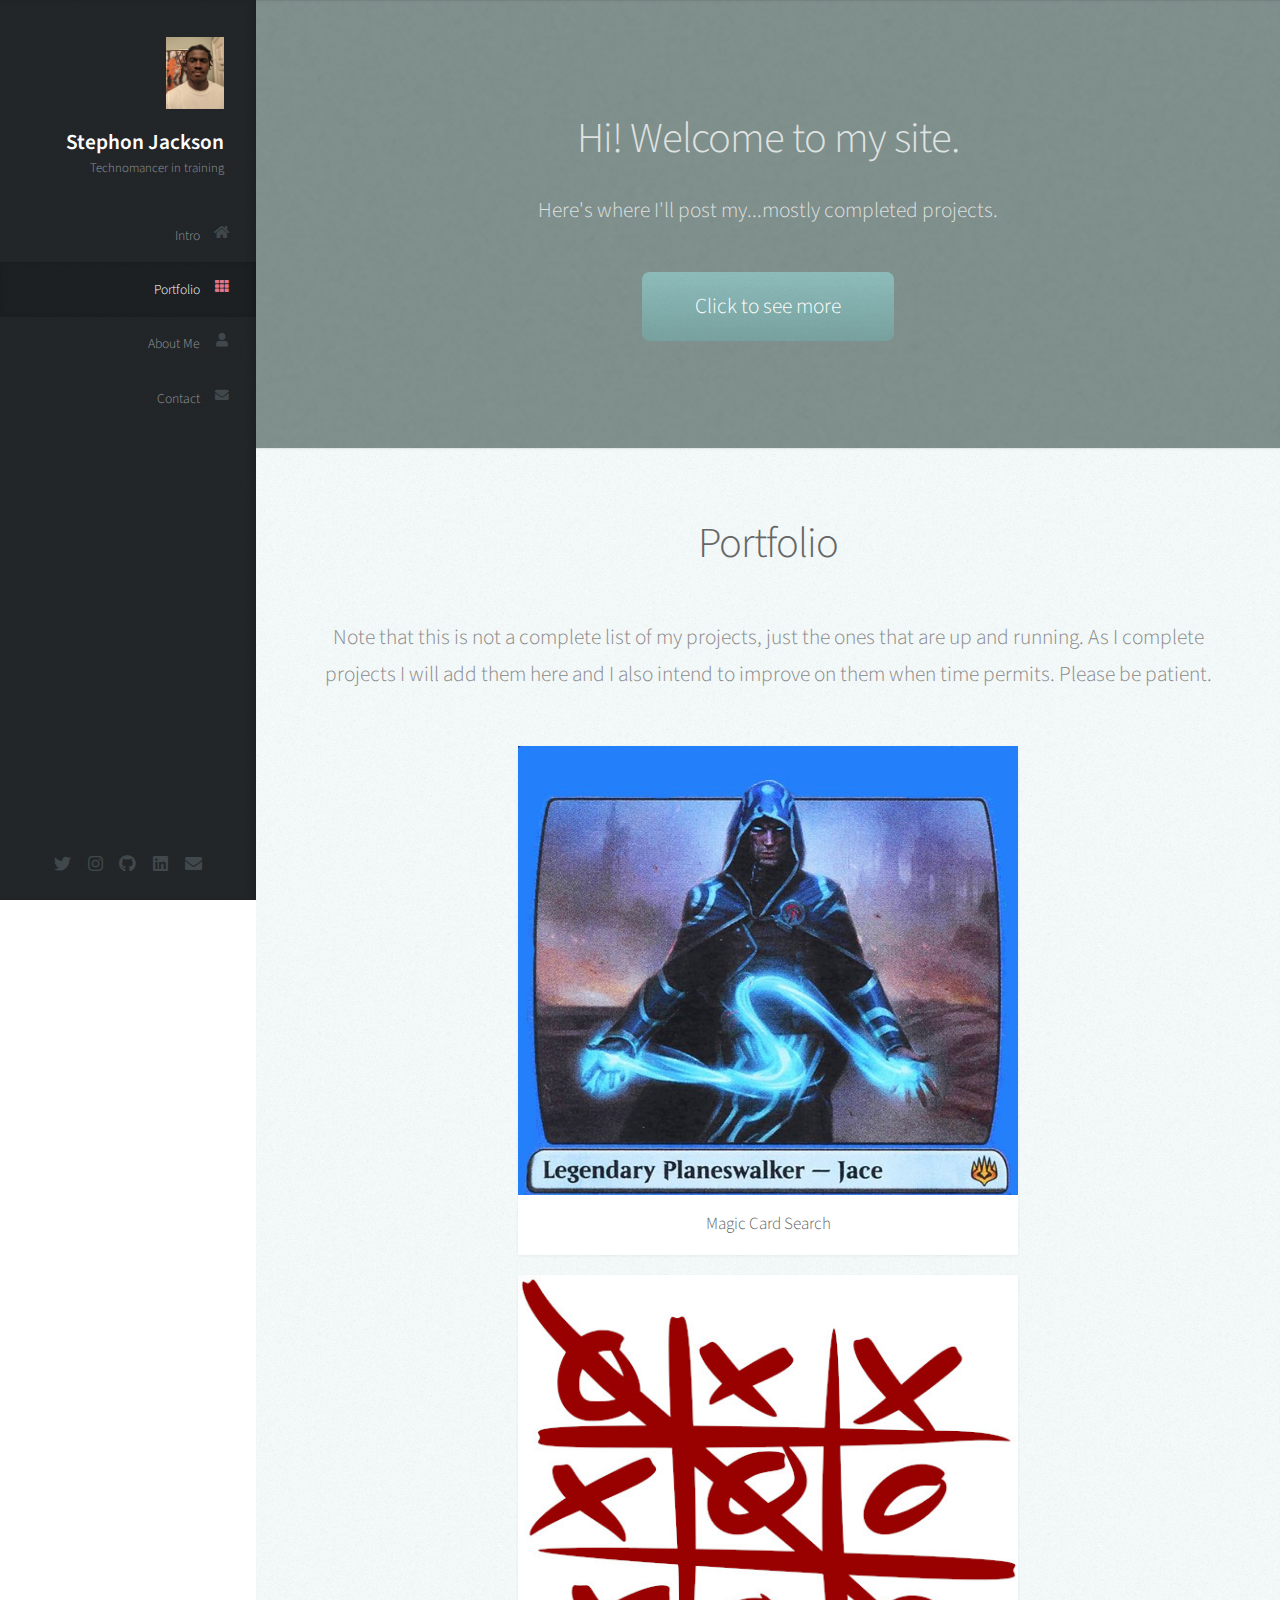
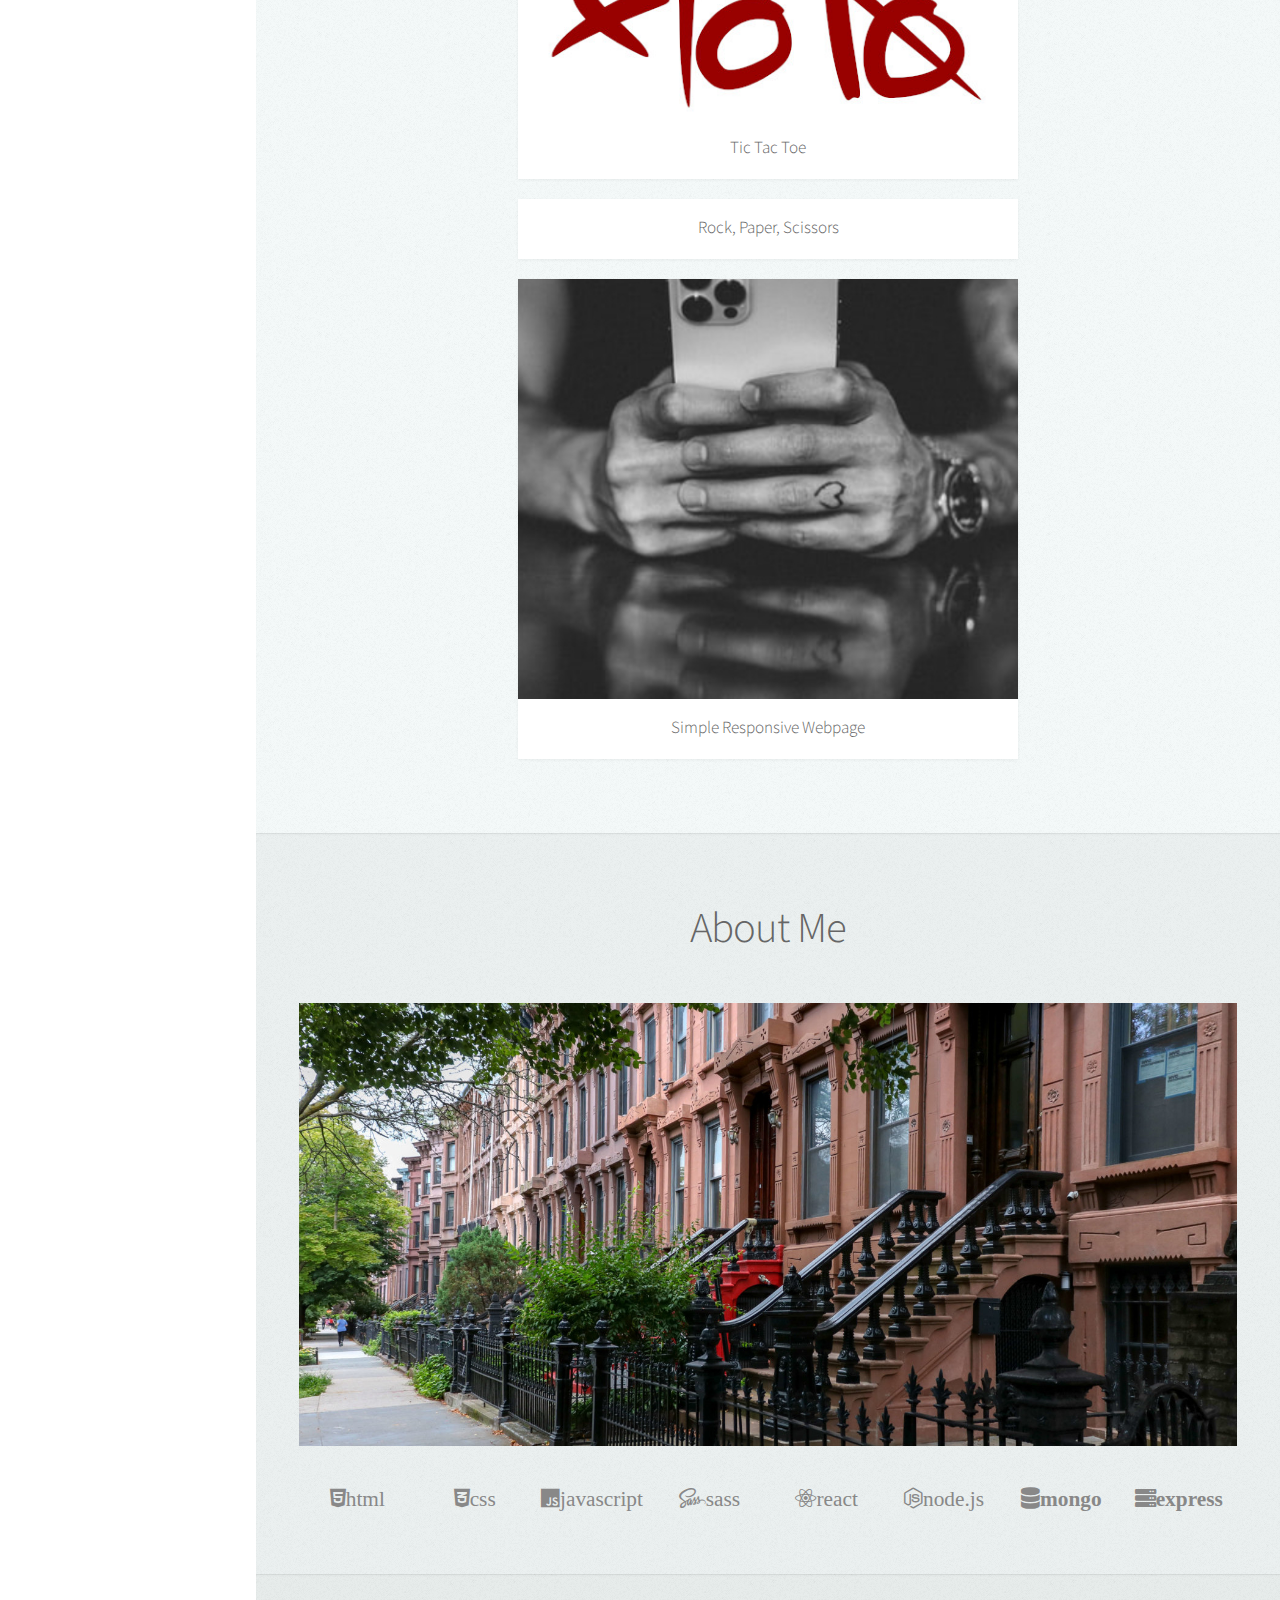
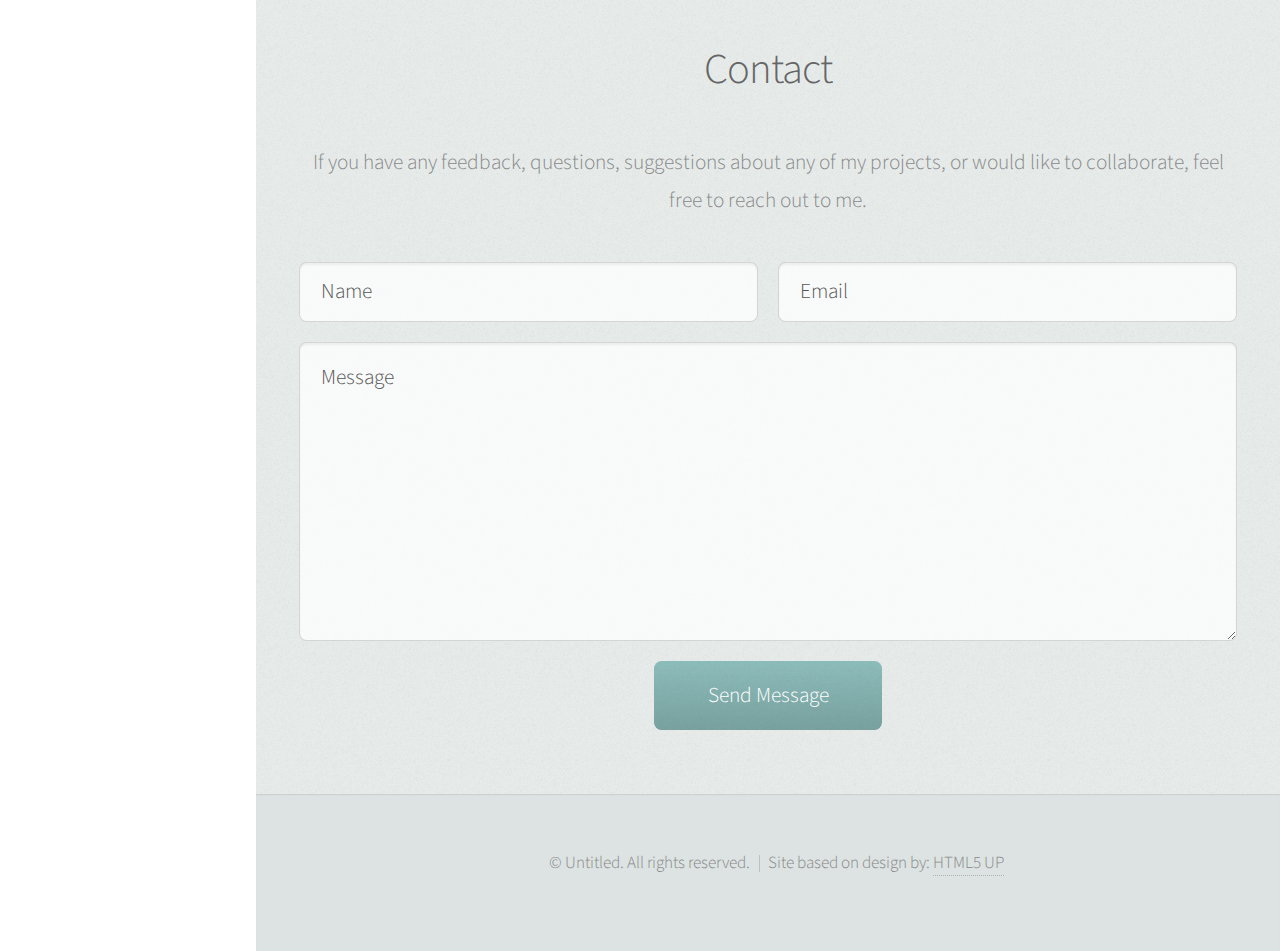
==== index.html @ f9191a0d "styling on technologies icons" ====
<!DOCTYPE HTML>

<html>
	<head>
		<title>Stephon's Portfolio</title>
		<meta charset="utf-8" />
		<meta name="viewport" content="width=device-width, initial-scale=1, user-scalable=no" />
		<link rel="stylesheet" href="assets/css/main.css" />
	</head>
	<body class="is-preload">

		<!-- Header -->
			<div id="header">

				<div class="top">

					<!-- Logo -->
						<div id="logo">
							<span class="image avatar48"><img src="images/avatar.jpg" alt="" /></span>
							<h1 id="title">Stephon Jackson</h1>
							<p>Technomancer in training</p>
						</div>

					<!-- Nav -->
						<nav id="nav">
							<ul>
								<li><a href="#top" id="top-link"><span class="icon solid fa-home">Intro</span></a></li>
								<li><a href="#portfolio" id="portfolio-link"><span class="icon solid fa-th">Portfolio</span></a></li>
								<li><a href="#about" id="about-link"><span class="icon solid fa-user">About Me</span></a></li>
								<li><a href="#contact" id="contact-link"><span class="icon solid fa-envelope">Contact</span></a></li>
							</ul>
						</nav>

				</div>

				<div class="bottom">

					<!-- Social Icons -->
						<ul class="icons">
							<li><a href="https://twitter.com/stefnotadevyet" target="_blank" rel="noopener noreferrer" class="icon brands fa-twitter"><span class="label">Twitter</span></a></li>
							<li><a href="https://www.instagram.com/21_hit_combo.blm/" target="_blank" rel="noopener noreferrer" class="icon brands fa-instagram"><span class="label">Instagram</span></a></li>
							<li><a href="https://github.com/StefnotAdevyet" target="_blank" rel="noopener noreferrer" class="icon brands fa-github"><span class="label">Github</span></a></li>
							<li><a href="https://www.linkedin.com/in/stephonmaynej/" class="icon brands fa-linkedin"><span class="label">LinkedIn</span></a></li>
							<li><a href="mailto:srjack91@gmail.com" target="_blank" rel="noopener noreferrer" class="icon solid fa-envelope"><span class="label">Email</span></a></li>
						</ul>

				</div>

			</div>

		<!-- Main -->
			<div id="main">

				<!-- Intro -->
					<section id="top" class="one dark cover">
						<div class="container">

							<header>
								<h2 class="alt">Hi! Welcome to my site.</h2>
								<p>Here's where I'll post my...mostly completed projects.</p>
							</header>

							<footer>
								<a href="#portfolio" class="button scrolly">Click to see more</a>
							</footer>

						</div>
					</section>

				<!-- Portfolio -->
					<section id="portfolio" class="two">
						<div class="container">

							<header>
								<h2>Portfolio</h2>
							</header>

							<p>Note that this is not a complete list of my projects, just the ones that are up and running. As I complete projects I will add them here and I also intend to improve on them when time permits. Please be patient.</p>

							<div>
								<div class="col-4 col-12-mobile" style="display: inline-block; max-width: 500px; margin: 10px;">

									<article class="item">

											<a href="https://stefnotadevyet.github.io/magicsearch/" class="image fit" target="_blank" rel="noopener noreferrer"><img src="images/jaceIcon.jpg" alt="" /></a>
											<header>
												<h3>Magic Card Search</h3>
											</header>

									</article>


									<article class="item">
										<a href="https://stefnotadevyet.github.io/tictactoe/" class="image fit" target="_blank" rel="noopener noreferrer"><img src="images/Tic_tac_toe.jpg" alt="" /></a>
										<header>
											<h3>Tic Tac Toe</h3>
										</header>
									</article>


									<article class="item">
										<a href="https://stefnotadevyet.github.io/RPS/" class="image fit" target="_blank" rel="noopener noreferrer"><img src="https://www.esquireme.com/public/images/2017/05/29/rock_paper_scissors__2x.png" alt="" /></a>
										<header>
											<h3>Rock, Paper, Scissors</h3>
										</header>
									</article>

									<article class="item">
										<a href="https://stefnotadevyet.github.io/webpage1/" class="image fit" target="_blank" rel="noopener noreferrer"><img src="images/holding-phone.jpg" alt="" /></a>
										<header>
											<h3>Simple Responsive Webpage</h3>
										</header>
									</article>

								</div>
							</div>

						</div>
					</section>

				<!-- About Me -->
					<section id="about" class="three">
						<div class="container">

							<header>
								<h2>About Me</h2>
							</header>

							<a href="aboutMe.html" class="image featured"><img src="images/bedStuy.jpg" style="max-height: auto; max-width: 100%; justify-content: center;"alt="" /></a>

							<span style="display: flex; flex: 1; color: inherit;">
              <i class="fab fa-html5" style="flex: 1">html</i>
              <i class="fab fa-css3-alt"style="flex: 1">css</i>
              <i class="fab fa-js"style="flex: 1">javascript</i>
              <i class="fab fa-sass"style="flex: 1">sass</i>
              <i class="fab fa-react"style="flex: 1">react</i>
              <i class="fab fa-node-js"style="flex: 1">node.js</i>
              <i class="fas fa-database"style="flex: 1">mongo</i>
              <i class="fas fa-server"style="flex: 1">express</i>
              </span>

						</div>
					</section>

				<!-- Contact -->
					<section id="contact" class="four">
						<div class="container">

							<header>
								<h2>Contact</h2>
							</header>

							<p>If you have any feedback, questions, suggestions about any of my projects, or would like to collaborate, feel free to reach out to me. </p>

							<form method="post" action="https://formsubmit.co/5c5dd3ee447ac5fbcf8c398b6fc34d71">
								<div class="row">
									<div class="col-6 col-12-mobile"><input type="text" name="name" placeholder="Name" required/></div>
									<div class="col-6 col-12-mobile"><input type="text" name="email" placeholder="Email" required/></div>
									<div class="col-12">
										<textarea name="message" placeholder="Message" required></textarea>
									</div>
									<div class="col-12">
                    <input type="hidden" name="_next" value="https://stefnotadevyet.github.io/thankYou.html" />
										<input type="submit" value="Send Message" />
									</div>
								</div>
							</form>

						</div>
					</section>

			</div>

		<!-- Footer -->
			<div id="footer">

				<!-- Copyright -->
					<ul class="copyright">
						<li>&copy; Untitled. All rights reserved.</li><li>Site based on design by: <a href="http://html5up.net">HTML5 UP</a></li>
					</ul>

			</div>

		<!-- Scripts -->
			<script src="assets/js/jquery.min.js"></script>
			<script src="assets/js/jquery.scrolly.min.js"></script>
			<script src="assets/js/jquery.scrollex.min.js"></script>
			<script src="assets/js/browser.min.js"></script>
			<script src="assets/js/breakpoints.min.js"></script>
			<script src="assets/js/util.js"></script>
			<script src="assets/js/main.js"></script>

	</body>
</html>
---- assets/css/main.css ----
@import url("fontawesome-all.min.css");
@import url("https://fonts.googleapis.com/css?family=Source+Sans+Pro:300,300italic,400,600");



html, body, div, span, applet, object,
iframe, h1, h2, h3, h4, h5, h6, p, blockquote,
pre, a, abbr, acronym, address, big, cite,
code, del, dfn, em, img, ins, kbd, q, s, samp,
small, strike, strong, sub, sup, tt, var, b,
u, i, center, dl, dt, dd, ol, ul, li, fieldset,
form, label, legend, table, caption, tbody,
tfoot, thead, tr, th, td, article, aside,
canvas, details, embed, figure, figcaption,
footer, header, hgroup, menu, nav, output, ruby,
section, summary, time, mark, audio, video {
	margin: 0;
	padding: 0;
	border: 0;
	font-size: 100%;
	font: inherit;
	vertical-align: baseline;}

article, aside, details, figcaption, figure,
footer, header, hgroup, menu, nav, section {
	display: block;}

body {
	line-height: 1;
}

ol, ul {
	list-style: none;
}

blockquote, q {
	quotes: none;
}

	blockquote:before, blockquote:after, q:before, q:after {
		content: '';
		content: none;
	}

table {
	border-collapse: collapse;
	border-spacing: 0;
}

body {
	-webkit-text-size-adjust: none;
}

mark {
	background-color: transparent;
	color: inherit;
}

input::-moz-focus-inner {
	border: 0;
	padding: 0;
}

input, select, textarea {
	-moz-appearance: none;
	-webkit-appearance: none;
	-ms-appearance: none;
	appearance: none;
}

/* Basic */

	html {
		box-sizing: border-box;
	}

	*, *:before, *:after {
		box-sizing: inherit;
	}

	body {
		background: #fff;
		font-family: 'Source Sans Pro', sans-serif;
		font-size: 19pt;
		font-weight: 300;
		line-height: 1.75em;
		color: #888;
	}

		body.is-preload *, body.is-preload *:before, body.is-preload *:after {
			-moz-animation: none !important;
			-webkit-animation: none !important;
			-ms-animation: none !important;
			animation: none !important;
			-moz-transition: none !important;
			-webkit-transition: none !important;
			-ms-transition: none !important;
			transition: none !important;
		}

	input, textarea, select {
		font-family: 'Source Sans Pro', sans-serif;
		font-size: 19pt;
		font-weight: 300;
		line-height: 1.75em;
		color: #888;
	}

	h1, h2, h3, h4, h5, h6 {
		font-weight: 300;
		color: #666;
		line-height: 1.5em;
	}

	h1 a, h2 a, h3 a, h4 a, h5 a, h6 a {
		color: inherit;
		text-decoration: none;
	}

		h1 a strong, h2 a strong, h3 a strong, h4 a strong, h5 a strong, h6 a strong {
			color: #333;
		}

	h2 {
		font-size: 2em;
		letter-spacing: -1px;
	}

		h2.alt {
			color: #888;
		}

			h2.alt strong {
				color: #666;
			}

	h3 {
		font-size: 1.5em;
	}

	header {
		margin: 0 0 2em 0;
	}

		header > p {
			margin: 1em 0 0 0;
		}

	footer {
		margin: 2em 0 0 0;
	}

	strong, b {
		font-weight: 300;
		color: #666;
	}

	em, i {
		font-style: italic;
	}

	a {
		text-decoration: none;
		color: inherit;
		border-bottom: dotted 1px rgba(128, 128, 128, 0.5);
		-moz-transition: color 0.35s ease-in-out, border-bottom-color 0.35s ease-in-out;
		-webkit-transition: color 0.35s ease-in-out, border-bottom-color 0.35s ease-in-out;
		-ms-transition: color 0.35s ease-in-out, border-bottom-color 0.35s ease-in-out;
		transition: color 0.35s ease-in-out, border-bottom-color 0.35s ease-in-out;
		outline: 0;
	}

		a:hover {
			color: #E27689;
			border-bottom-color: rgba(255, 255, 255, 0);
		}

	sub {
		position: relative;
		top: 0.5em;
		font-size: 0.8em;
	}

	sup {
		position: relative;
		top: -0.5em;
		font-size: 0.8em;
	}

	hr {
		border: 0;
		border-top: solid 1px #ddd;
	}

	blockquote {
		border-left: solid 0.5em #ddd;
		padding: 1em 0 1em 2em;
		font-style: italic;
	}

	p, ul, ol, dl, table {
		margin-bottom: 2em;
	}

	br.clear {
		clear: both;
	}

/* Container */

	.container {
		margin: 0 auto;
		max-width: 100%;
		width: 1400px;
	}

		@media screen and (min-width: 961px) and (max-width: 1880px) {

			.container {
				width: 1200px;
			}

		}

		@media screen and (min-width: 961px) and (max-width: 1620px) {

			.container {
				width: 960px;
			}

		}

		@media screen and (min-width: 961px) and (max-width: 1320px) {

			.container {
				width: 100%;
			}

		}

		@media screen and (max-width: 960px) {

			.container {
				width: 100%;
			}

		}

		@media screen and (max-width: 736px) {

			.container {
				width: 100%;
			}

		}

/* Row */

	.row {
		display: flex;
		flex-wrap: wrap;
		box-sizing: border-box;
		align-items: stretch;
	}

		.row > * {
			box-sizing: border-box;
		}

		.row.gtr-uniform > * > :last-child {
			margin-bottom: 0;
		}

		.row.aln-left {
			justify-content: flex-start;
		}

		.row.aln-center {
			justify-content: center;
		}

		.row.aln-right {
			justify-content: flex-end;
		}

		.row.aln-top {
			align-items: flex-start;
		}

		.row.aln-middle {
			align-items: center;
		}

		.row.aln-bottom {
			align-items: flex-end;
		}

		.row > .imp {
			order: -1;
		}

		.row > .col-1 {
			width: 8.33333%;
		}

		.row > .off-1 {
			margin-left: 8.33333%;
		}

		.row > .col-2 {
			width: 16.66667%;
		}

		.row > .off-2 {
			margin-left: 16.66667%;
		}

		.row > .col-3 {
			width: 25%;
		}

		.row > .off-3 {
			margin-left: 25%;
		}

		.row > .col-4 {
			width: 33.33333%;
		}

		.row > .off-4 {
			margin-left: 33.33333%;
		}

		.row > .col-5 {
			width: 41.66667%;
		}

		.row > .off-5 {
			margin-left: 41.66667%;
		}

		.row > .col-6 {
			width: 50%;
		}

		.row > .off-6 {
			margin-left: 50%;
		}

		.row > .col-7 {
			width: 58.33333%;
		}

		.row > .off-7 {
			margin-left: 58.33333%;
		}

		.row > .col-8 {
			width: 66.66667%;
		}

		.row > .off-8 {
			margin-left: 66.66667%;
		}

		.row > .col-9 {
			width: 75%;
		}

		.row > .off-9 {
			margin-left: 75%;
		}

		.row > .col-10 {
			width: 83.33333%;
		}

		.row > .off-10 {
			margin-left: 83.33333%;
		}

		.row > .col-11 {
			width: 91.66667%;
		}

		.row > .off-11 {
			margin-left: 91.66667%;
		}

		.row > .col-12 {
			width: 100%;
		}

		.row > .off-12 {
			margin-left: 100%;
		}

		.row.gtr-0 {
			margin-top: 0px;
			margin-left: 0px;
		}

			.row.gtr-0 > * {
				padding: 0px 0 0 0px;
			}

			.row.gtr-0.gtr-uniform {
				margin-top: 0px;
			}

				.row.gtr-0.gtr-uniform > * {
					padding-top: 0px;
				}

		.row.gtr-25 {
			margin-top: -10px;
			margin-left: -10px;
		}

			.row.gtr-25 > * {
				padding: 10px 0 0 10px;
			}

			.row.gtr-25.gtr-uniform {
				margin-top: -10px;
			}

				.row.gtr-25.gtr-uniform > * {
					padding-top: 10px;
				}

		.row.gtr-50 {
			margin-top: -20px;
			margin-left: -20px;
		}

			.row.gtr-50 > * {
				padding: 20px 0 0 20px;
			}

			.row.gtr-50.gtr-uniform {
				margin-top: -20px;
			}

				.row.gtr-50.gtr-uniform > * {
					padding-top: 20px;
				}

		.row {
			margin-top: -40px;
			margin-left: -40px;
		}

			.row > * {
				padding: 40px 0 0 40px;
			}

			.row.gtr-uniform {
				margin-top: -40px;
			}

				.row.gtr-uniform > * {
					padding-top: 40px;
				}

		.row.gtr-150 {
			margin-top: -60px;
			margin-left: -60px;
		}

			.row.gtr-150 > * {
				padding: 60px 0 0 60px;
			}

			.row.gtr-150.gtr-uniform {
				margin-top: -60px;
			}

				.row.gtr-150.gtr-uniform > * {
					padding-top: 60px;
				}

		.row.gtr-200 {
			margin-top: -80px;
			margin-left: -80px;
		}

			.row.gtr-200 > * {
				padding: 80px 0 0 80px;
			}

			.row.gtr-200.gtr-uniform {
				margin-top: -80px;
			}

				.row.gtr-200.gtr-uniform > * {
					padding-top: 80px;
				}

		@media screen and (min-width: 961px) and (max-width: 1880px) {

			.row {
				display: flex;
				flex-wrap: wrap;
				box-sizing: border-box;
				align-items: stretch;
			}

				.row > * {
					box-sizing: border-box;
				}

				.row.gtr-uniform > * > :last-child {
					margin-bottom: 0;
				}

				.row.aln-left {
					justify-content: flex-start;
				}

				.row.aln-center {
					justify-content: center;
				}

				.row.aln-right {
					justify-content: flex-end;
				}

				.row.aln-top {
					align-items: flex-start;
				}

				.row.aln-middle {
					align-items: center;
				}

				.row.aln-bottom {
					align-items: flex-end;
				}

				.row > .imp-wide {
					order: -1;
				}

				.row > .col-1-wide {
					width: 8.33333%;
				}

				.row > .off-1-wide {
					margin-left: 8.33333%;
				}

				.row > .col-2-wide {
					width: 16.66667%;
				}

				.row > .off-2-wide {
					margin-left: 16.66667%;
				}

				.row > .col-3-wide {
					width: 25%;
				}

				.row > .off-3-wide {
					margin-left: 25%;
				}

				.row > .col-4-wide {
					width: 33.33333%;
				}

				.row > .off-4-wide {
					margin-left: 33.33333%;
				}

				.row > .col-5-wide {
					width: 41.66667%;
				}

				.row > .off-5-wide {
					margin-left: 41.66667%;
				}

				.row > .col-6-wide {
					width: 50%;
				}

				.row > .off-6-wide {
					margin-left: 50%;
				}

				.row > .col-7-wide {
					width: 58.33333%;
				}

				.row > .off-7-wide {
					margin-left: 58.33333%;
				}

				.row > .col-8-wide {
					width: 66.66667%;
				}

				.row > .off-8-wide {
					margin-left: 66.66667%;
				}

				.row > .col-9-wide {
					width: 75%;
				}

				.row > .off-9-wide {
					margin-left: 75%;
				}

				.row > .col-10-wide {
					width: 83.33333%;
				}

				.row > .off-10-wide {
					margin-left: 83.33333%;
				}

				.row > .col-11-wide {
					width: 91.66667%;
				}

				.row > .off-11-wide {
					margin-left: 91.66667%;
				}

				.row > .col-12-wide {
					width: 100%;
				}

				.row > .off-12-wide {
					margin-left: 100%;
				}

				.row.gtr-0 {
					margin-top: 0px;
					margin-left: 0px;
				}

					.row.gtr-0 > * {
						padding: 0px 0 0 0px;
					}

					.row.gtr-0.gtr-uniform {
						margin-top: 0px;
					}

						.row.gtr-0.gtr-uniform > * {
							padding-top: 0px;
						}

				.row.gtr-25 {
					margin-top: -10px;
					margin-left: -10px;
				}

					.row.gtr-25 > * {
						padding: 10px 0 0 10px;
					}

					.row.gtr-25.gtr-uniform {
						margin-top: -10px;
					}

						.row.gtr-25.gtr-uniform > * {
							padding-top: 10px;
						}

				.row.gtr-50 {
					margin-top: -20px;
					margin-left: -20px;
				}

					.row.gtr-50 > * {
						padding: 20px 0 0 20px;
					}

					.row.gtr-50.gtr-uniform {
						margin-top: -20px;
					}

						.row.gtr-50.gtr-uniform > * {
							padding-top: 20px;
						}

				.row {
					margin-top: -40px;
					margin-left: -40px;
				}

					.row > * {
						padding: 40px 0 0 40px;
					}

					.row.gtr-uniform {
						margin-top: -40px;
					}

						.row.gtr-uniform > * {
							padding-top: 40px;
						}

				.row.gtr-150 {
					margin-top: -60px;
					margin-left: -60px;
				}

					.row.gtr-150 > * {
						padding: 60px 0 0 60px;
					}

					.row.gtr-150.gtr-uniform {
						margin-top: -60px;
					}

						.row.gtr-150.gtr-uniform > * {
							padding-top: 60px;
						}

				.row.gtr-200 {
					margin-top: -80px;
					margin-left: -80px;
				}

					.row.gtr-200 > * {
						padding: 80px 0 0 80px;
					}

					.row.gtr-200.gtr-uniform {
						margin-top: -80px;
					}

						.row.gtr-200.gtr-uniform > * {
							padding-top: 80px;
						}

		}

		@media screen and (min-width: 961px) and (max-width: 1620px) {

			.row {
				display: flex;
				flex-wrap: wrap;
				box-sizing: border-box;
				align-items: stretch;
			}

				.row > * {
					box-sizing: border-box;
				}

				.row.gtr-uniform > * > :last-child {
					margin-bottom: 0;
				}

				.row.aln-left {
					justify-content: flex-start;
				}

				.row.aln-center {
					justify-content: center;
				}

				.row.aln-right {
					justify-content: flex-end;
				}

				.row.aln-top {
					align-items: flex-start;
				}

				.row.aln-middle {
					align-items: center;
				}

				.row.aln-bottom {
					align-items: flex-end;
				}

				.row > .imp-normal {
					order: -1;
				}

				.row > .col-1-normal {
					width: 8.33333%;
				}

				.row > .off-1-normal {
					margin-left: 8.33333%;
				}

				.row > .col-2-normal {
					width: 16.66667%;
				}

				.row > .off-2-normal {
					margin-left: 16.66667%;
				}

				.row > .col-3-normal {
					width: 25%;
				}

				.row > .off-3-normal {
					margin-left: 25%;
				}

				.row > .col-4-normal {
					width: 33.33333%;
				}

				.row > .off-4-normal {
					margin-left: 33.33333%;
				}

				.row > .col-5-normal {
					width: 41.66667%;
				}

				.row > .off-5-normal {
					margin-left: 41.66667%;
				}

				.row > .col-6-normal {
					width: 50%;
				}

				.row > .off-6-normal {
					margin-left: 50%;
				}

				.row > .col-7-normal {
					width: 58.33333%;
				}

				.row > .off-7-normal {
					margin-left: 58.33333%;
				}

				.row > .col-8-normal {
					width: 66.66667%;
				}

				.row > .off-8-normal {
					margin-left: 66.66667%;
				}

				.row > .col-9-normal {
					width: 75%;
				}

				.row > .off-9-normal {
					margin-left: 75%;
				}

				.row > .col-10-normal {
					width: 83.33333%;
				}

				.row > .off-10-normal {
					margin-left: 83.33333%;
				}

				.row > .col-11-normal {
					width: 91.66667%;
				}

				.row > .off-11-normal {
					margin-left: 91.66667%;
				}

				.row > .col-12-normal {
					width: 100%;
				}

				.row > .off-12-normal {
					margin-left: 100%;
				}

				.row.gtr-0 {
					margin-top: 0px;
					margin-left: 0px;
				}

					.row.gtr-0 > * {
						padding: 0px 0 0 0px;
					}

					.row.gtr-0.gtr-uniform {
						margin-top: 0px;
					}

						.row.gtr-0.gtr-uniform > * {
							padding-top: 0px;
						}

				.row.gtr-25 {
					margin-top: -10px;
					margin-left: -10px;
				}

					.row.gtr-25 > * {
						padding: 10px 0 0 10px;
					}

					.row.gtr-25.gtr-uniform {
						margin-top: -10px;
					}

						.row.gtr-25.gtr-uniform > * {
							padding-top: 10px;
						}

				.row.gtr-50 {
					margin-top: -20px;
					margin-left: -20px;
				}

					.row.gtr-50 > * {
						padding: 20px 0 0 20px;
					}

					.row.gtr-50.gtr-uniform {
						margin-top: -20px;
					}

						.row.gtr-50.gtr-uniform > * {
							padding-top: 20px;
						}

				.row {
					margin-top: -40px;
					margin-left: -40px;
				}

					.row > * {
						padding: 40px 0 0 40px;
					}

					.row.gtr-uniform {
						margin-top: -40px;
					}

						.row.gtr-uniform > * {
							padding-top: 40px;
						}

				.row.gtr-150 {
					margin-top: -60px;
					margin-left: -60px;
				}

					.row.gtr-150 > * {
						padding: 60px 0 0 60px;
					}

					.row.gtr-150.gtr-uniform {
						margin-top: -60px;
					}

						.row.gtr-150.gtr-uniform > * {
							padding-top: 60px;
						}

				.row.gtr-200 {
					margin-top: -80px;
					margin-left: -80px;
				}

					.row.gtr-200 > * {
						padding: 80px 0 0 80px;
					}

					.row.gtr-200.gtr-uniform {
						margin-top: -80px;
					}

						.row.gtr-200.gtr-uniform > * {
							padding-top: 80px;
						}

		}

		@media screen and (min-width: 961px) and (max-width: 1320px) {

			.row {
				display: flex;
				flex-wrap: wrap;
				box-sizing: border-box;
				align-items: stretch;
			}

				.row > * {
					box-sizing: border-box;
				}

				.row.gtr-uniform > * > :last-child {
					margin-bottom: 0;
				}

				.row.aln-left {
					justify-content: flex-start;
				}

				.row.aln-center {
					justify-content: center;
				}

				.row.aln-right {
					justify-content: flex-end;
				}

				.row.aln-top {
					align-items: flex-start;
				}

				.row.aln-middle {
					align-items: center;
				}

				.row.aln-bottom {
					align-items: flex-end;
				}

				.row > .imp-narrow {
					order: -1;
				}

				.row > .col-1-narrow {
					width: 8.33333%;
				}

				.row > .off-1-narrow {
					margin-left: 8.33333%;
				}

				.row > .col-2-narrow {
					width: 16.66667%;
				}

				.row > .off-2-narrow {
					margin-left: 16.66667%;
				}

				.row > .col-3-narrow {
					width: 25%;
				}

				.row > .off-3-narrow {
					margin-left: 25%;
				}

				.row > .col-4-narrow {
					width: 33.33333%;
				}

				.row > .off-4-narrow {
					margin-left: 33.33333%;
				}

				.row > .col-5-narrow {
					width: 41.66667%;
				}

				.row > .off-5-narrow {
					margin-left: 41.66667%;
				}

				.row > .col-6-narrow {
					width: 50%;
				}

				.row > .off-6-narrow {
					margin-left: 50%;
				}

				.row > .col-7-narrow {
					width: 58.33333%;
				}

				.row > .off-7-narrow {
					margin-left: 58.33333%;
				}

				.row > .col-8-narrow {
					width: 66.66667%;
				}

				.row > .off-8-narrow {
					margin-left: 66.66667%;
				}

				.row > .col-9-narrow {
					width: 75%;
				}

				.row > .off-9-narrow {
					margin-left: 75%;
				}

				.row > .col-10-narrow {
					width: 83.33333%;
				}

				.row > .off-10-narrow {
					margin-left: 83.33333%;
				}

				.row > .col-11-narrow {
					width: 91.66667%;
				}

				.row > .off-11-narrow {
					margin-left: 91.66667%;
				}

				.row > .col-12-narrow {
					width: 100%;
				}

				.row > .off-12-narrow {
					margin-left: 100%;
				}

				.row.gtr-0 {
					margin-top: 0px;
					margin-left: 0px;
				}

					.row.gtr-0 > * {
						padding: 0px 0 0 0px;
					}

					.row.gtr-0.gtr-uniform {
						margin-top: 0px;
					}

						.row.gtr-0.gtr-uniform > * {
							padding-top: 0px;
						}

				.row.gtr-25 {
					margin-top: -5px;
					margin-left: -5px;
				}

					.row.gtr-25 > * {
						padding: 5px 0 0 5px;
					}

					.row.gtr-25.gtr-uniform {
						margin-top: -5px;
					}

						.row.gtr-25.gtr-uniform > * {
							padding-top: 5px;
						}

				.row.gtr-50 {
					margin-top: -10px;
					margin-left: -10px;
				}

					.row.gtr-50 > * {
						padding: 10px 0 0 10px;
					}

					.row.gtr-50.gtr-uniform {
						margin-top: -10px;
					}

						.row.gtr-50.gtr-uniform > * {
							padding-top: 10px;
						}

				.row {
					margin-top: -20px;
					margin-left: -20px;
				}

					.row > * {
						padding: 20px 0 0 20px;
					}

					.row.gtr-uniform {
						margin-top: -20px;
					}

						.row.gtr-uniform > * {
							padding-top: 20px;
						}

				.row.gtr-150 {
					margin-top: -30px;
					margin-left: -30px;
				}

					.row.gtr-150 > * {
						padding: 30px 0 0 30px;
					}

					.row.gtr-150.gtr-uniform {
						margin-top: -30px;
					}

						.row.gtr-150.gtr-uniform > * {
							padding-top: 30px;
						}

				.row.gtr-200 {
					margin-top: -40px;
					margin-left: -40px;
				}

					.row.gtr-200 > * {
						padding: 40px 0 0 40px;
					}

					.row.gtr-200.gtr-uniform {
						margin-top: -40px;
					}

						.row.gtr-200.gtr-uniform > * {
							padding-top: 40px;
						}

		}

		@media screen and (max-width: 960px) {

			.row {
				display: flex;
				flex-wrap: wrap;
				box-sizing: border-box;
				align-items: stretch;
			}

				.row > * {
					box-sizing: border-box;
				}

				.row.gtr-uniform > * > :last-child {
					margin-bottom: 0;
				}

				.row.aln-left {
					justify-content: flex-start;
				}

				.row.aln-center {
					justify-content: center;
				}

				.row.aln-right {
					justify-content: flex-end;
				}

				.row.aln-top {
					align-items: flex-start;
				}

				.row.aln-middle {
					align-items: center;
				}

				.row.aln-bottom {
					align-items: flex-end;
				}

				.row > .imp-narrower {
					order: -1;
				}

				.row > .col-1-narrower {
					width: 8.33333%;
				}

				.row > .off-1-narrower {
					margin-left: 8.33333%;
				}

				.row > .col-2-narrower {
					width: 16.66667%;
				}

				.row > .off-2-narrower {
					margin-left: 16.66667%;
				}

				.row > .col-3-narrower {
					width: 25%;
				}

				.row > .off-3-narrower {
					margin-left: 25%;
				}

				.row > .col-4-narrower {
					width: 33.33333%;
				}

				.row > .off-4-narrower {
					margin-left: 33.33333%;
				}

				.row > .col-5-narrower {
					width: 41.66667%;
				}

				.row > .off-5-narrower {
					margin-left: 41.66667%;
				}

				.row > .col-6-narrower {
					width: 50%;
				}

				.row > .off-6-narrower {
					margin-left: 50%;
				}

				.row > .col-7-narrower {
					width: 58.33333%;
				}

				.row > .off-7-narrower {
					margin-left: 58.33333%;
				}

				.row > .col-8-narrower {
					width: 66.66667%;
				}

				.row > .off-8-narrower {
					margin-left: 66.66667%;
				}

				.row > .col-9-narrower {
					width: 75%;
				}

				.row > .off-9-narrower {
					margin-left: 75%;
				}

				.row > .col-10-narrower {
					width: 83.33333%;
				}

				.row > .off-10-narrower {
					margin-left: 83.33333%;
				}

				.row > .col-11-narrower {
					width: 91.66667%;
				}

				.row > .off-11-narrower {
					margin-left: 91.66667%;
				}

				.row > .col-12-narrower {
					width: 100%;
				}

				.row > .off-12-narrower {
					margin-left: 100%;
				}

				.row.gtr-0 {
					margin-top: 0px;
					margin-left: 0px;
				}

					.row.gtr-0 > * {
						padding: 0px 0 0 0px;
					}

					.row.gtr-0.gtr-uniform {
						margin-top: 0px;
					}

						.row.gtr-0.gtr-uniform > * {
							padding-top: 0px;
						}

				.row.gtr-25 {
					margin-top: -5px;
					margin-left: -5px;
				}

					.row.gtr-25 > * {
						padding: 5px 0 0 5px;
					}

					.row.gtr-25.gtr-uniform {
						margin-top: -5px;
					}

						.row.gtr-25.gtr-uniform > * {
							padding-top: 5px;
						}

				.row.gtr-50 {
					margin-top: -10px;
					margin-left: -10px;
				}

					.row.gtr-50 > * {
						padding: 10px 0 0 10px;
					}

					.row.gtr-50.gtr-uniform {
						margin-top: -10px;
					}

						.row.gtr-50.gtr-uniform > * {
							padding-top: 10px;
						}

				.row {
					margin-top: -20px;
					margin-left: -20px;
				}

					.row > * {
						padding: 20px 0 0 20px;
					}

					.row.gtr-uniform {
						margin-top: -20px;
					}

						.row.gtr-uniform > * {
							padding-top: 20px;
						}

				.row.gtr-150 {
					margin-top: -30px;
					margin-left: -30px;
				}

					.row.gtr-150 > * {
						padding: 30px 0 0 30px;
					}

					.row.gtr-150.gtr-uniform {
						margin-top: -30px;
					}

						.row.gtr-150.gtr-uniform > * {
							padding-top: 30px;
						}

				.row.gtr-200 {
					margin-top: -40px;
					margin-left: -40px;
				}

					.row.gtr-200 > * {
						padding: 40px 0 0 40px;
					}

					.row.gtr-200.gtr-uniform {
						margin-top: -40px;
					}

						.row.gtr-200.gtr-uniform > * {
							padding-top: 40px;
						}

		}

		@media screen and (max-width: 736px) {

			.row {
				display: flex;
				flex-wrap: wrap;
				box-sizing: border-box;
				align-items: stretch;
			}

				.row > * {
					box-sizing: border-box;
				}

				.row.gtr-uniform > * > :last-child {
					margin-bottom: 0;
				}

				.row.aln-left {
					justify-content: flex-start;
				}

				.row.aln-center {
					justify-content: center;
				}

				.row.aln-right {
					justify-content: flex-end;
				}

				.row.aln-top {
					align-items: flex-start;
				}

				.row.aln-middle {
					align-items: center;
				}

				.row.aln-bottom {
					align-items: flex-end;
				}

				.row > .imp-mobile {
					order: -1;
				}

				.row > .col-1-mobile {
					width: 8.33333%;
				}

				.row > .off-1-mobile {
					margin-left: 8.33333%;
				}

				.row > .col-2-mobile {
					width: 16.66667%;
				}

				.row > .off-2-mobile {
					margin-left: 16.66667%;
				}

				.row > .col-3-mobile {
					width: 25%;
				}

				.row > .off-3-mobile {
					margin-left: 25%;
				}

				.row > .col-4-mobile {
					width: 33.33333%;
				}

				.row > .off-4-mobile {
					margin-left: 33.33333%;
				}

				.row > .col-5-mobile {
					width: 41.66667%;
				}

				.row > .off-5-mobile {
					margin-left: 41.66667%;
				}

				.row > .col-6-mobile {
					width: 50%;
				}

				.row > .off-6-mobile {
					margin-left: 50%;
				}

				.row > .col-7-mobile {
					width: 58.33333%;
				}

				.row > .off-7-mobile {
					margin-left: 58.33333%;
				}

				.row > .col-8-mobile {
					width: 66.66667%;
				}

				.row > .off-8-mobile {
					margin-left: 66.66667%;
				}

				.row > .col-9-mobile {
					width: 75%;
				}

				.row > .off-9-mobile {
					margin-left: 75%;
				}

				.row > .col-10-mobile {
					width: 83.33333%;
				}

				.row > .off-10-mobile {
					margin-left: 83.33333%;
				}

				.row > .col-11-mobile {
					width: 91.66667%;
				}

				.row > .off-11-mobile {
					margin-left: 91.66667%;
				}

				.row > .col-12-mobile {
					width: 100%;
				}

				.row > .off-12-mobile {
					margin-left: 100%;
				}

				.row.gtr-0 {
					margin-top: 0px;
					margin-left: 0px;
				}

					.row.gtr-0 > * {
						padding: 0px 0 0 0px;
					}

					.row.gtr-0.gtr-uniform {
						margin-top: 0px;
					}

						.row.gtr-0.gtr-uniform > * {
							padding-top: 0px;
						}

				.row.gtr-25 {
					margin-top: -5px;
					margin-left: -5px;
				}

					.row.gtr-25 > * {
						padding: 5px 0 0 5px;
					}

					.row.gtr-25.gtr-uniform {
						margin-top: -5px;
					}

						.row.gtr-25.gtr-uniform > * {
							padding-top: 5px;
						}

				.row.gtr-50 {
					margin-top: -10px;
					margin-left: -10px;
				}

					.row.gtr-50 > * {
						padding: 10px 0 0 10px;
					}

					.row.gtr-50.gtr-uniform {
						margin-top: -10px;
					}

						.row.gtr-50.gtr-uniform > * {
							padding-top: 10px;
						}

				.row {
					margin-top: -20px;
					margin-left: -20px;
				}

					.row > * {
						padding: 20px 0 0 20px;
					}

					.row.gtr-uniform {
						margin-top: -20px;
					}

						.row.gtr-uniform > * {
							padding-top: 20px;
						}

				.row.gtr-150 {
					margin-top: -30px;
					margin-left: -30px;
				}

					.row.gtr-150 > * {
						padding: 30px 0 0 30px;
					}

					.row.gtr-150.gtr-uniform {
						margin-top: -30px;
					}

						.row.gtr-150.gtr-uniform > * {
							padding-top: 30px;
						}

				.row.gtr-200 {
					margin-top: -40px;
					margin-left: -40px;
				}

					.row.gtr-200 > * {
						padding: 40px 0 0 40px;
					}

					.row.gtr-200.gtr-uniform {
						margin-top: -40px;
					}

						.row.gtr-200.gtr-uniform > * {
							padding-top: 40px;
						}

		}

/* Sections/Article */

	section, article {
		margin-bottom: 3em;
	}

		section > :last-child,
		section > .container, section:last-child, article > :last-child,
		article > .container, article:last-child {
			margin-bottom: 0;
		}

		.row > section, .row > article {
			margin-bottom: 0;
		}

/* Image */

	.image {
		display: inline-block;
		border: 0;
	}

		.image img {
			display: block;
			width: 100%;
		}

		.image.avatar48 {
			width: 58px;
			height: 72px;
			background: #f00;
		}

			.image.avatar48 img {
				width: 58px;
				height: 72px;
			}

		.image.fit {
			display: block;
			width: 100%;
		}

		.image.featured {
			display: block;
			width: 100%;
			margin: 0 0 2em 0;
		}

		.image.left {
			float: left;
			margin: 0 2em 2em 0;
		}

		.image.centered {
			display: block;
			margin: 0 0 2em 0;
		}

			.image.centered img {
				margin: 0 auto;
				width: auto;
			}

/* List */

	ul {
		list-style: disc;
		padding-left: 1em;
	}

		ul li {
			padding-left: 0.5em;
		}

	ol {
		list-style: decimal;
		padding-left: 1.25em;
	}

		ol li {
			padding-left: 0.25em;
		}

/* Icons */

	ul.icons {
		cursor: default;
		list-style: none;
		padding-left: 0;
	}

		ul.icons li {
			display: inline-block;
			padding-left: 0;
		}

		ul.icons a {
			display: inline-block;
			width: 2em;
			height: 2em;
			line-height: 2em;
			text-align: center;
			border: 0;
		}

/* Form */

	form label {
		display: block;
		text-align: left;
		margin-bottom: 0.5em;
	}

	form input[type="text"],
	form input[type="email"],
	form input[type="password"],
	form select,
	form textarea {
		position: relative;
		-webkit-appearance: none;
		display: block;
		border: 0;
		outline: 0;
		background: #fff;
		background: rgba(255, 255, 255, 0.75);
		width: 100%;
		border-radius: 0.35em;
		padding: 0.75em 1em 0.75em 1em;
		box-shadow: inset 0 0.1em 0.1em 0 rgba(0, 0, 0, 0.05);
		border: solid 1px rgba(0, 0, 0, 0.15);
		-moz-transition: all 0.35s ease-in-out;
		-webkit-transition: all 0.35s ease-in-out;
		-ms-transition: all 0.35s ease-in-out;
		transition: all 0.35s ease-in-out;
	}

		form input[type="text"]:focus,
		form input[type="email"]:focus,
		form input[type="password"]:focus,
		form select:focus,
		form textarea:focus {
			box-shadow: 0 0 2px 1px #8ebebc;
			background: #fff;
		}

	form input[type="text"],
	form input[type="email"],
	form input[type="password"],
	form select {
		line-height: 1.25em;
	}

	form textarea {
		min-height: 14em;
	}

	form ::-webkit-input-placeholder {
		color: #555 !important;
	}

	form :-moz-placeholder {
		color: #555 !important;
	}

	form ::-moz-placeholder {
		color: #555 !important;
	}

	form :-ms-input-placeholder {
		color: #555 !important;
	}

	form ::-moz-focus-inner {
		border: 0;
	}

/* Table */

	table {
		width: 100%;
		text-align: left;
	}

		table tbody tr:nth-child(2n+2) {
			background: #f4f4f4;
		}

		table td {
			padding: 0.5em 1em 0.5em 1em;
		}

		table th {
			text-align: left;
			padding: 0.5em 1em 0.5em 1em;
			color: #fff;
			background: #222729 url("images/overlay.png");
		}

		table thead {
			background: #444;
			color: #fff;
		}

		table tfoot {
			background: #eee;
		}

/* Button */

	input[type="button"],
	input[type="submit"],
	input[type="reset"],
	button,
	.button {
		position: relative;
		display: inline-block;
		border-radius: 0.35em;
		color: #fff !important;
		text-decoration: none;
		padding: 0.75em 2.5em 0.75em 2.5em;
		background-color: #8ebebc;
		border: 0;
		cursor: pointer;
		background-image: -moz-linear-gradient(top, rgba(0, 0, 0, 0), rgba(0, 0, 0, 0.15)), url("images/overlay.png");
		background-image: -webkit-linear-gradient(top, rgba(0, 0, 0, 0), rgba(0, 0, 0, 0.15)), url("images/overlay.png");
		background-image: -ms-linear-gradient(top, rgba(0, 0, 0, 0), rgba(0, 0, 0, 0.15)), url("images/overlay.png");
		background-image: linear-gradient(top, rgba(0, 0, 0, 0), rgba(0, 0, 0, 0.15)), url("images/overlay.png");
		-moz-transition: background-color 0.35s ease-in-out;
		-webkit-transition: background-color 0.35s ease-in-out;
		-ms-transition: background-color 0.35s ease-in-out;
		transition: background-color 0.35s ease-in-out;
	}

		input[type="button"]:hover,
		input[type="submit"]:hover,
		input[type="reset"]:hover,
		button:hover,
		.button:hover {
			background-color: #9ececc;
		}

		input[type="button"]:active,
		input[type="submit"]:active,
		input[type="reset"]:active,
		button:active,
		.button:active {
			background-color: #7eaeac;
		}

/* Item */

	.item {
		box-shadow: 0 0.05em 0.15em 0 rgba(0, 0, 0, 0.05);
		margin-bottom: 40px;
	}

		.item header {
			background: #fff;
			margin: 0;
			padding: 1em 0 1em 0;
			font-size: 0.8em;
		}

			.item header h3 {
				font-size: 1em;
			}

/* Icons */

	.icon {
		text-decoration: none;
		text-decoration: none;
	}

		.icon:before {
			-moz-osx-font-smoothing: grayscale;
			-webkit-font-smoothing: antialiased;
			display: inline-block;
			font-style: normal;
			font-variant: normal;
			text-rendering: auto;
			line-height: 1;
			text-transform: none !important;
			font-family: 'Font Awesome 5 Free';
			font-weight: 400;
		}

		.icon:before {
			line-height: inherit;
		}

		.icon > .label {
			display: none;
		}

		.icon.solid:before {
			font-weight: 900;
		}

		.icon.brands:before {
			font-family: 'Font Awesome 5 Brands';
		}

/* Header */

	#header {
		display: -moz-flex;
		display: -webkit-flex;
		display: -ms-flex;
		display: flex;
		-moz-flex-direction: column;
		-webkit-flex-direction: column;
		-ms-flex-direction: column;
		flex-direction: column;
		-moz-justify-content: space-between;
		-webkit-justify-content: space-between;
		-ms-justify-content: space-between;
		justify-content: space-between;
		background: #222629 url("images/overlay.png");
		box-shadow: inset -0.25em 0 0.25em 0 rgba(0, 0, 0, 0.1);
		color: #fff;
		height: 100%;
		left: 0;
		overflow-y: auto;
		position: fixed;
		text-align: right;
		top: 0;
		width: 375px;
	}

		#header .top {
			-moz-flex-grow: 1;
			-webkit-flex-grow: 1;
			-ms-flex-grow: 1;
			flex-grow: 1;
		}

		#header .bottom {
			-moz-flex-shrink: 0;
			-webkit-flex-shrink: 0;
			-ms-flex-shrink: 0;
			flex-shrink: 0;
			padding: 1.5em 0 0.75em 0;
		}

			#header .bottom > :last-child {
				margin-bottom: 0;
			}

		#header .icons {
			font-size: 0.8em;
			text-align: center;
		}

			#header .icons a {
				color: #41484c;
				-moz-transition: color 0.35s ease-in-out;
				-webkit-transition: color 0.35s ease-in-out;
				-ms-transition: color 0.35s ease-in-out;
				transition: color 0.35s ease-in-out;
			}

				#header .icons a:hover {
					color: #fff;
				}

	#logo {
		position: relative;
		margin: 1.75em 1.5em 1.5em 1.5em;
		min-height: 48px;
		cursor: default;
	}

		#logo h1 {
			position: relative;
			color: #fff;
			font-weight: 600;
			font-size: 1em;
			line-height: 1em;
		}

		#logo p {
			position: relative;
			display: block;
			font-size: 0.6em;
			color: rgba(255, 255, 255, 0.5);
			line-height: 1.25em;
			margin: 0.5em 0 0 0;
		}

		#logo .image {
			position: absolute;
			left: 0;
			top: 0;
		}

	#nav ul {
		list-style: none;
		padding-left: 0;
		margin-bottom: 0;
	}

		#nav ul li {
			padding-left: 0;
		}

			#nav ul li a {
				display: block;
				padding: 0.5em 1.5em 0.5em 1.5em;
				color: rgba(255, 255, 255, 0.5);
				text-decoration: none;
				outline: 0;
				border: 0;
				-moz-transition: none;
				-webkit-transition: none;
				-ms-transition: none;
				transition: none;
			}

				#nav ul li a span {
					position: relative;
					display: block;
					font-size: 0.8em;
				}

					#nav ul li a span:before {
						position: absolute;
						left: 0;
						color: #41484c;
						text-align: center;
						width: 1.25em;
						line-height: 1.75em;
					}

				#nav ul li a.active {
					background: rgba(0, 0, 0, 0.15);
					box-shadow: inset 0 0 0.25em 0 rgba(0, 0, 0, 0.125);
					color: #fff;
				}

					#nav ul li a.active span:before {
						color: #e27689;
					}

/* Footer */

	#footer {
		margin-left: 375px;
		text-align: center;
		background-color: #dce3e2;
		padding: 3em 0 4em 0;
		box-shadow: inset 0 1px 0 0 rgba(0, 0, 0, 0.05), inset 0 0.1em 0.1em 0 rgba(0, 0, 0, 0.025);
		font-size: 0.8em;
	}

		#footer .copyright {
			cursor: default;
			margin: 0;
		}

			#footer .copyright li {
				display: inline-block;
				line-height: 1em;
				border-left: solid 1px rgba(128, 128, 128, 0.35);
				padding: 0 0 0 0.5em;
				margin: 0 0 0 0.5em;
			}

				#footer .copyright li:first-child {
					border-left: 0;
					padding-left: 0;
					margin-left: 0;
				}

/* Main */

	#main {
		margin-left: 375px;
	}

		#main > section {
			margin: 0;
			overflow: hidden;
			padding: 4em 0;
			box-shadow: inset 0 1px 0 0 rgba(0, 0, 0, 0.05), inset 0 0.1em 0.1em 0 rgba(0, 0, 0, 0.025);
			text-align: center;
			background-image: url("images/overlay.png");
		}

			#main > section.dark {
				color: #ddd;
				color: rgba(255, 255, 255, 0.75);
			}

				#main > section.dark h2, #main > section.dark h3, #main > section.dark h4, #main > section.dark h5, #main > section.dark h6 {
					color: inherit;
				}

				#main > section.dark strong {
					color: #fff;
					border-color: inherit;
				}

				#main > section.dark a {
					color: #fff;
					border-color: inherit;
				}

					#main > section.dark a:hover {
						border-bottom-color: rgba(255, 255, 255, 0);
					}

			#main > section.cover {
				padding: 10em 0;
				background-size: cover;
				background-position: center center;
			}

			#main > section.one {
				background-color: #81918E;
				/* background-image: url("../../images/bedStuy.jpg"); */
			}

			#main > section.two {
				background-color: #f5fafa;
			}

			#main > section.three {
				background-color: #ecf1f1;
			}

			#main > section.four {
				background-color: #e8edec;
			}

/* Wide */

	@media screen and (min-width: 961px) and (max-width: 1880px) {

		/* Basic */

			body, input, textarea, select {
				font-size: 17pt;
			}

		/* Header */

			#header {
				width: 300px;
			}

		/* Footer */

			#footer {
				margin-left: 300px;
			}

		/* Main */

			#main {
				margin-left: 300px;
			}

	}

/* Normal */

	@media screen and (min-width: 961px) and (max-width: 1620px) {

		/* Main */

			#main > section {
				padding: 3em 0;
			}

			#main section.cover {
				padding: 5em 0;
			}

	}

/* Narrow */

	@media screen and (min-width: 961px) and (max-width: 1320px) {

		/* Basic */

			body, input, textarea, select {
				font-size: 16pt;
			}

			.container {
				padding: 0 2em 0 2em;
			}

		/* Icons */

			ul.icons li a {
				width: 1.75em;
			}

		/* Item */

			.item {
				margin-bottom: 20px;
			}

		/* Header */

			#header {
				width: 20%;
			}

			#logo .image {
				position: relative;
				margin: 0 0 0.5em 0;
			}

			#nav ul li a {
				font-size: 0.8em;
				padding-top: 0.5em;
				padding-bottom: 0.5em;
			}

				#nav ul li a span {
					padding-right: 2.25em;
				}

					#nav ul li a span:before {
						left: 100%;
						margin-left: -1.25em;
						line-height: 2.25em;
					}

		/* Footer */

			#footer {
				margin-left: 20%;
			}

		/* Main */

			#main {
				margin-left: 20%;
			}

	}

/* Narrower */

	#headerToggle {
		display: none;
	}

	@media screen and (max-width: 960px) {

		/* Basic */

			html, body {
				overflow-x: hidden;
			}

			body, input, textarea, select {
				font-size: 16pt;
			}

			header br {
				display: none;
			}

			.container {
				padding: 0 2em 0 2em;
			}

		/* Item */

			.item {
				margin-bottom: 15px;
			}

		/* Icons */

			ul.icons a {
				width: 1.75em;
				font-size: 1.25em;
			}

		/* Header */

			#header {
				-moz-backface-visibility: hidden;
				-webkit-backface-visibility: hidden;
				-ms-backface-visibility: hidden;
				backface-visibility: hidden;
				-moz-transform: translateX(-275px);
				-webkit-transform: translateX(-275px);
				-ms-transform: translateX(-275px);
				transform: translateX(-275px);
				-moz-transition: -moz-transform 0.5s ease;
				-webkit-transition: -webkit-transform 0.5s ease;
				-ms-transition: -ms-transform 0.5s ease;
				transition: transform 0.5s ease;
				-webkit-overflow-scrolling: touch;
				display: block;
				height: 100%;
				left: 0;
				overflow-y: auto;
				position: fixed;
				top: 0;
				width: 275px;
				z-index: 10002;
				width: 275px;
				background: #222729 url("images/overlay.png");
				box-shadow: inset -0.25em 0 0.25em 0 rgba(0, 0, 0, 0.125);
			}

				#header .top {
					position: relative;
				}

				#header .bottom {
					border-top: solid 1px rgba(255, 255, 255, 0.05);
					box-shadow: 0 -1px 0 0 rgba(0, 0, 0, 0.15);
					padding-top: 2em;
					margin-top: 2em;
					position: relative;
				}

			#logo {
				margin: 1.5em 1.25em 1.25em 1.25em;
			}

			#nav ul li a {
				padding: 0.5em 1.25em 0.5em 1.25em;
			}

			#headerToggle {
				-moz-backface-visibility: hidden;
				-webkit-backface-visibility: hidden;
				-ms-backface-visibility: hidden;
				backface-visibility: hidden;
				-moz-transition: -moz-transform 0.5s ease;
				-webkit-transition: -webkit-transform 0.5s ease;
				-ms-transition: -ms-transform 0.5s ease;
				transition: transform 0.5s ease;
				display: block;
				height: 2.25em;
				left: 0;
				position: fixed;
				top: 0;
				width: 3.25em;
				z-index: 10001;
			}

				#headerToggle .toggle {
					text-decoration: none;
					position: absolute;
					left: 0;
					top: 0;
					width: 100%;
					height: 100%;
					outline: 0;
					border: 0;
				}

					#headerToggle .toggle:before {
						-moz-osx-font-smoothing: grayscale;
						-webkit-font-smoothing: antialiased;
						display: inline-block;
						font-style: normal;
						font-variant: normal;
						text-rendering: auto;
						line-height: 1;
						text-transform: none !important;
						font-family: 'Font Awesome 5 Free';
						font-weight: 900;
					}

					#headerToggle .toggle:before {
						text-decoration: none;
						content: '\f0c9';
						color: #fff;
						font-size: 18px;
						background: rgba(128, 136, 144, 0.5);
						border-radius: 0.35em;
						text-align: center;
						position: absolute;
						left: 0.5em;
						top: 0.5em;
						display: block;
						width: 3.25em;
						height: 2.25em;
						line-height: 2.25em;
					}

			body.header-visible #main {
				-moz-transform: translateX(275px);
				-webkit-transform: translateX(275px);
				-ms-transform: translateX(275px);
				transform: translateX(275px);
			}

			body.header-visible #headerToggle {
				-moz-transform: translateX(275px);
				-webkit-transform: translateX(275px);
				-ms-transform: translateX(275px);
				transform: translateX(275px);
			}

			body.header-visible #header {
				-moz-transform: translateX(0);
				-webkit-transform: translateX(0);
				-ms-transform: translateX(0);
				transform: translateX(0);
			}

		/* Footer */

			#footer {
				margin-left: 0;
			}

		/* Main */

			#main {
				-moz-backface-visibility: hidden;
				-webkit-backface-visibility: hidden;
				-ms-backface-visibility: hidden;
				backface-visibility: hidden;
				-moz-transition: -moz-transform 0.5s ease;
				-webkit-transition: -webkit-transform 0.5s ease;
				-ms-transition: -ms-transform 0.5s ease;
				transition: transform 0.5s ease;
				padding-bottom: 1px;
				margin-left: 0;
			}

				#main > section {
					padding: 3em 0;
				}

				#main section.cover {
					padding: 4em 0;
				}

	}

/* Mobile */

	@media screen and (max-width: 736px) {

		/* Basic */

			body, input, textarea, select {
				font-size: 14pt;
			}

			h2 {
				font-size: 1.5em;
				letter-spacing: 0;
				font-weight: 300;
			}

			.container {
				padding: 0 15px 0 15px;
			}

		/* List */

			ul.icons a {
				width: 2em;
				font-size: 1.25em;
			}

		/* Main */

			#main > section {
				padding: 2em 0;
			}

			#main section.cover {
				padding: 4em 0em;
			}

				#main section.cover header {
					padding: 0 1em;
				}

		/* Footer */

			#footer .copyright li {
				display: block;
				line-height: 1.25em;
				border: 0;
				padding: 0;
				margin: 1em 0 0 0;
			}

				#footer .copyright li:first-child {
					margin-top: 0;
				}

	}
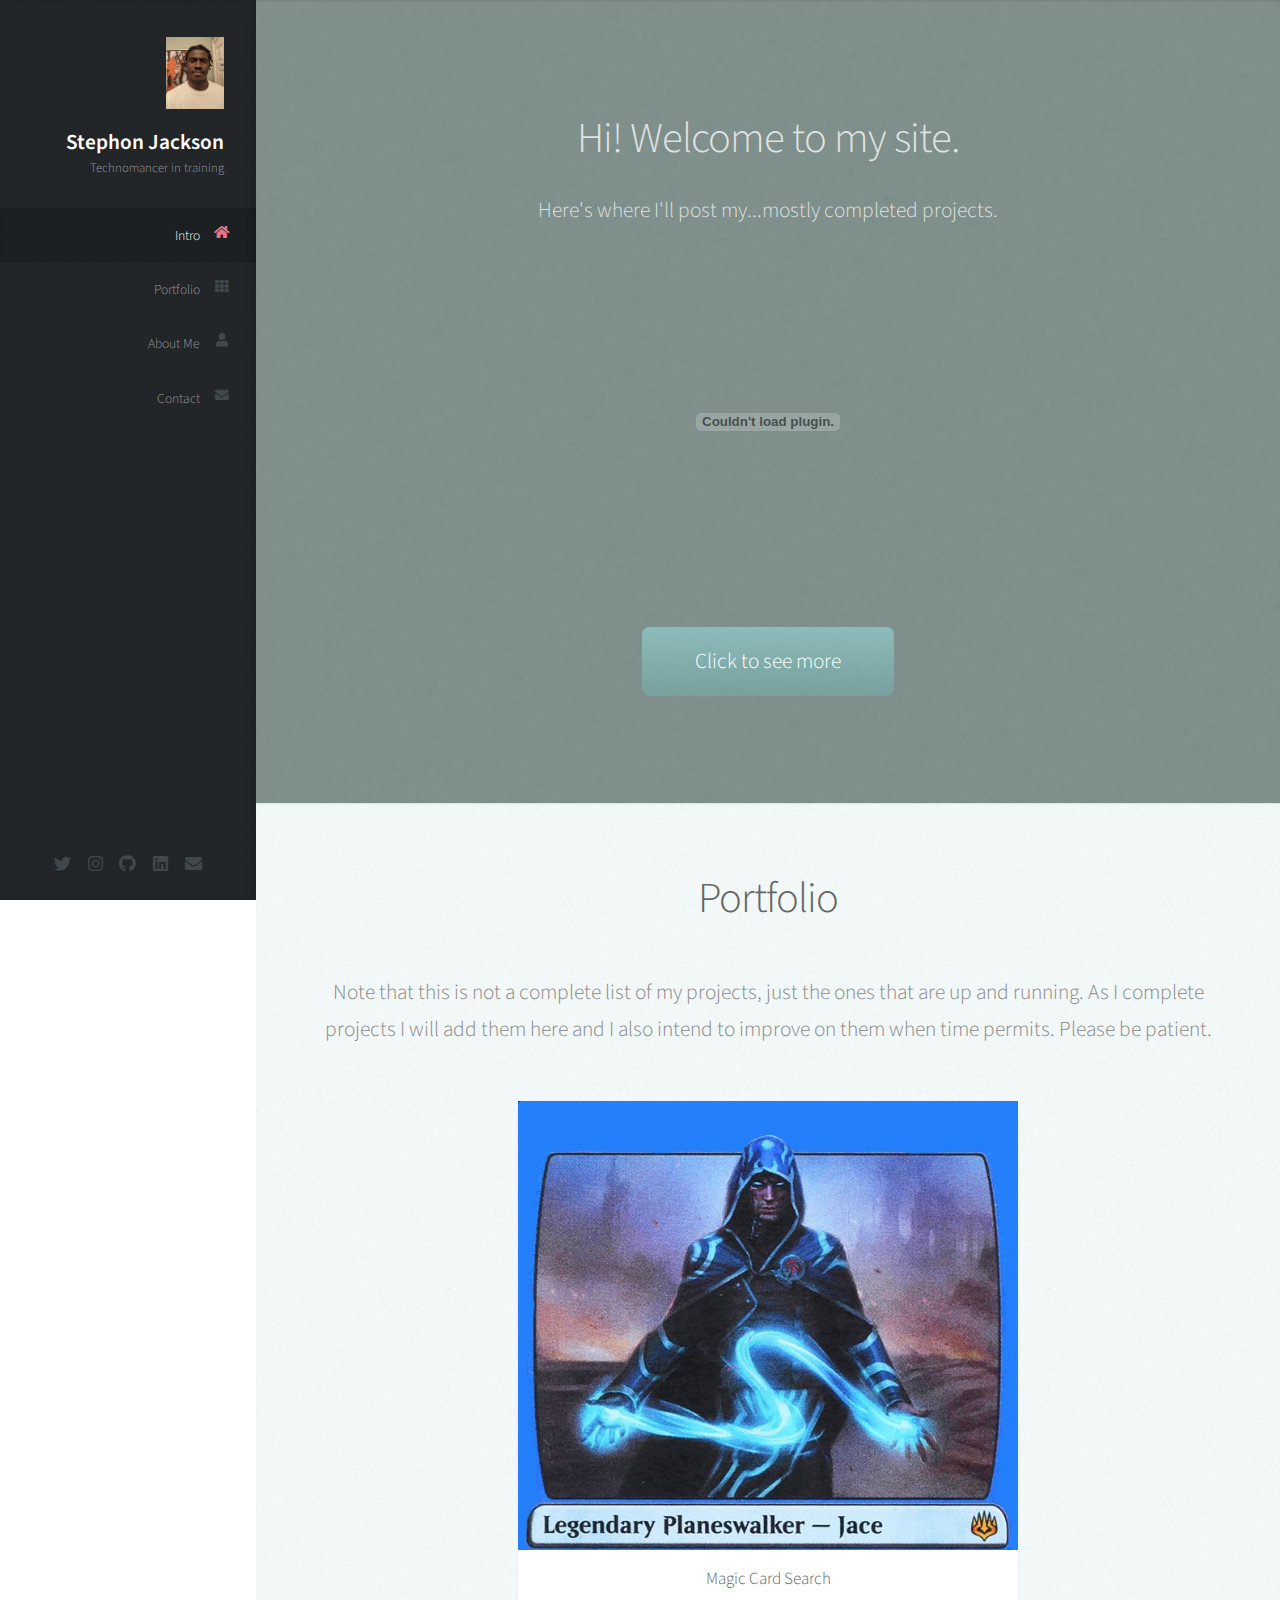
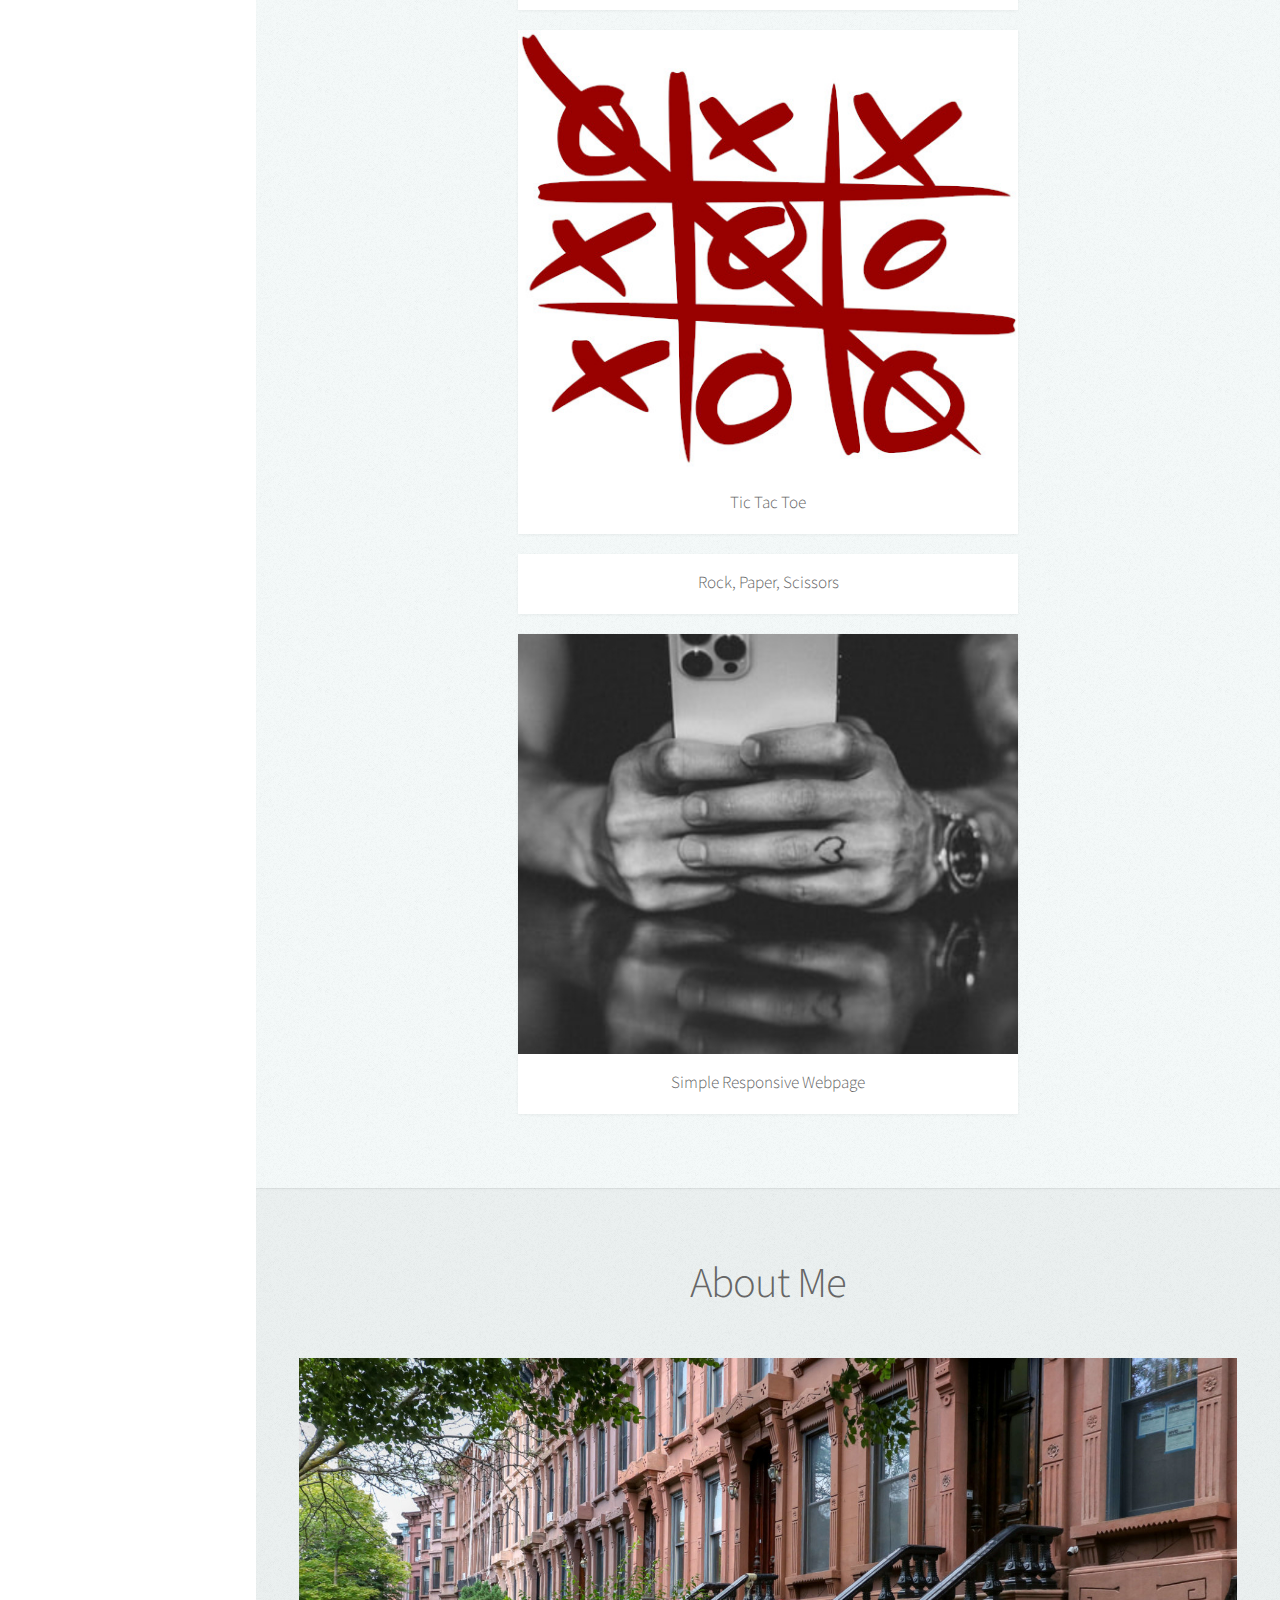
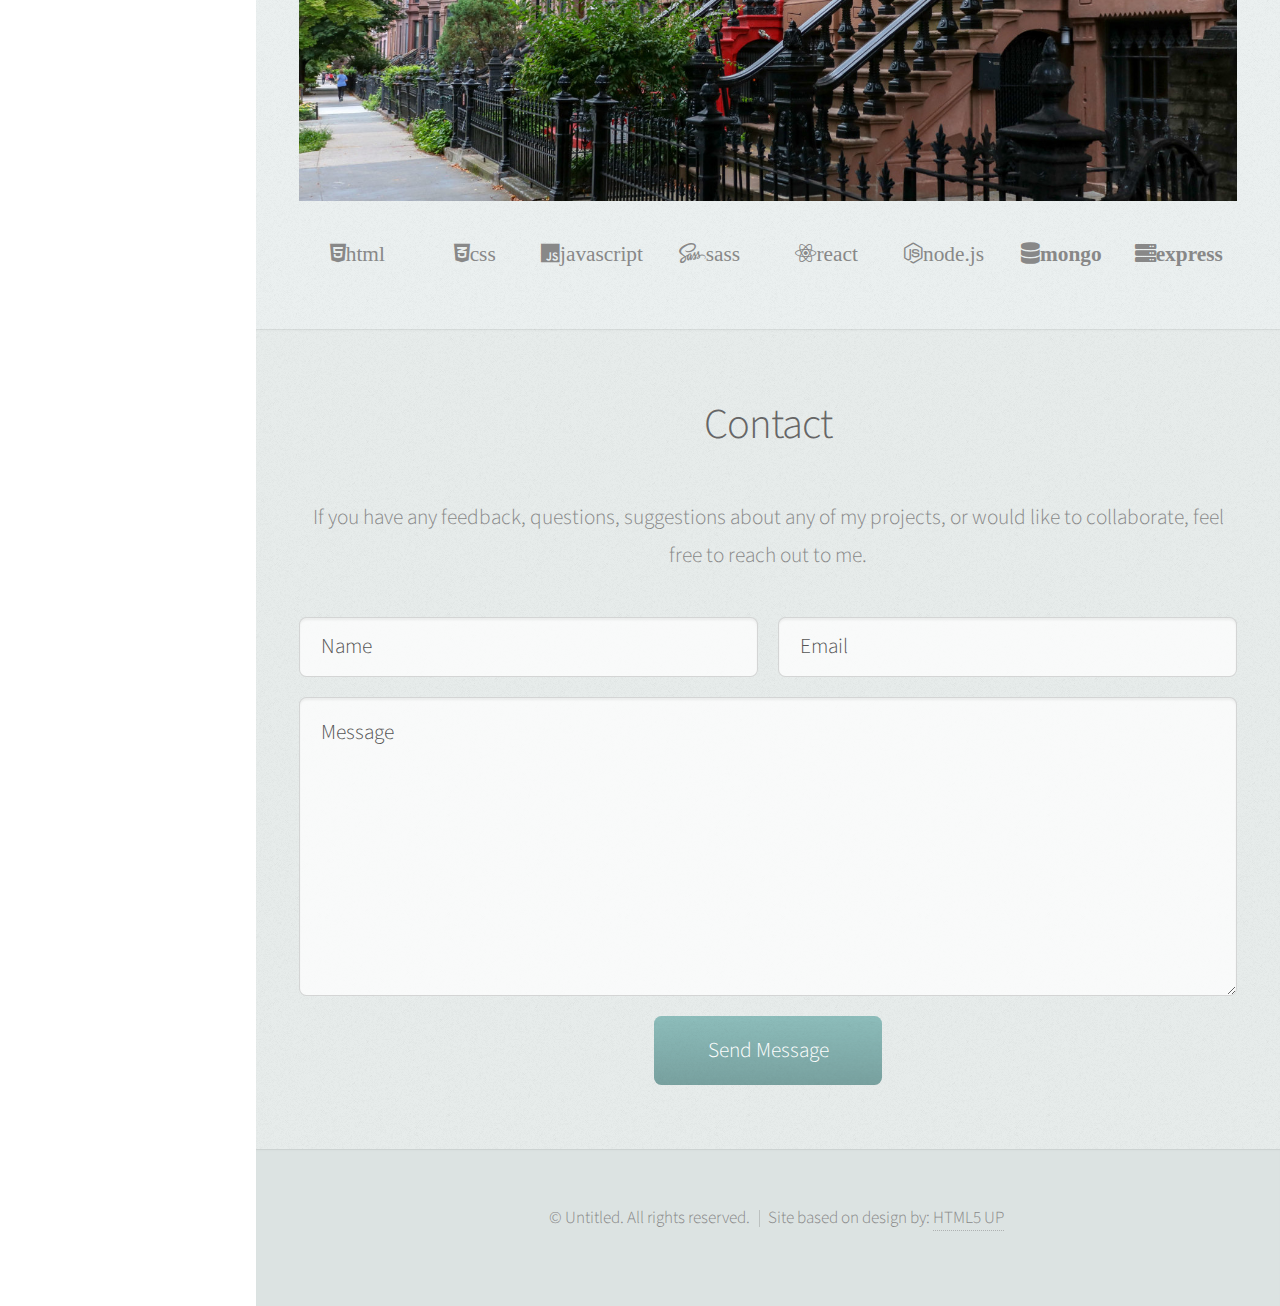
==== commit 3ed186f4: "added resume pdf to page" ====
--- a/index.html
+++ b/index.html
@@ -59,6 +59,8 @@
 								<h2 class="alt">Hi! Welcome to my site.</h2>
 								<p>Here's where I'll post my...mostly completed projects.</p>
 							</header>
+
+							<embed src="/misc/stephonJackson.pdf" width="720px" height="300px" type="application/pdf">
 
 							<footer>
 								<a href="#portfolio" class="button scrolly">Click to see more</a>
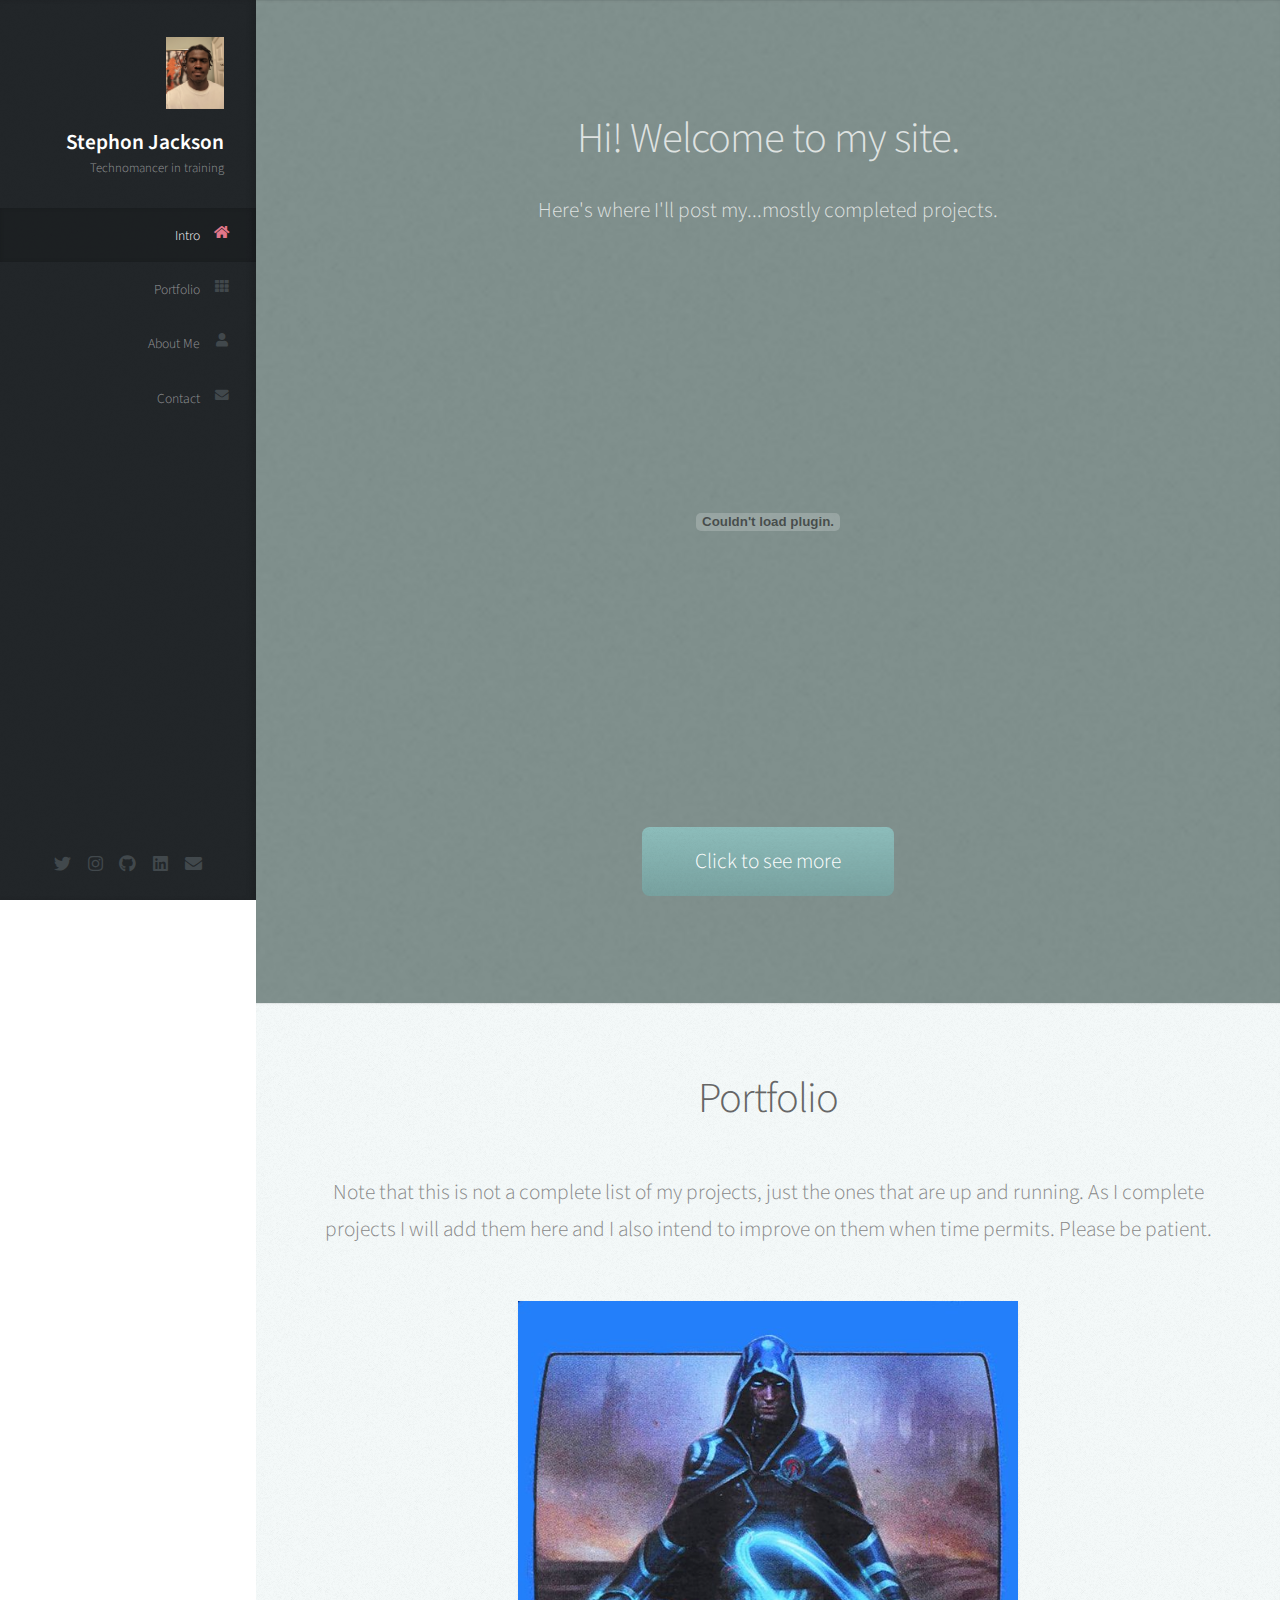
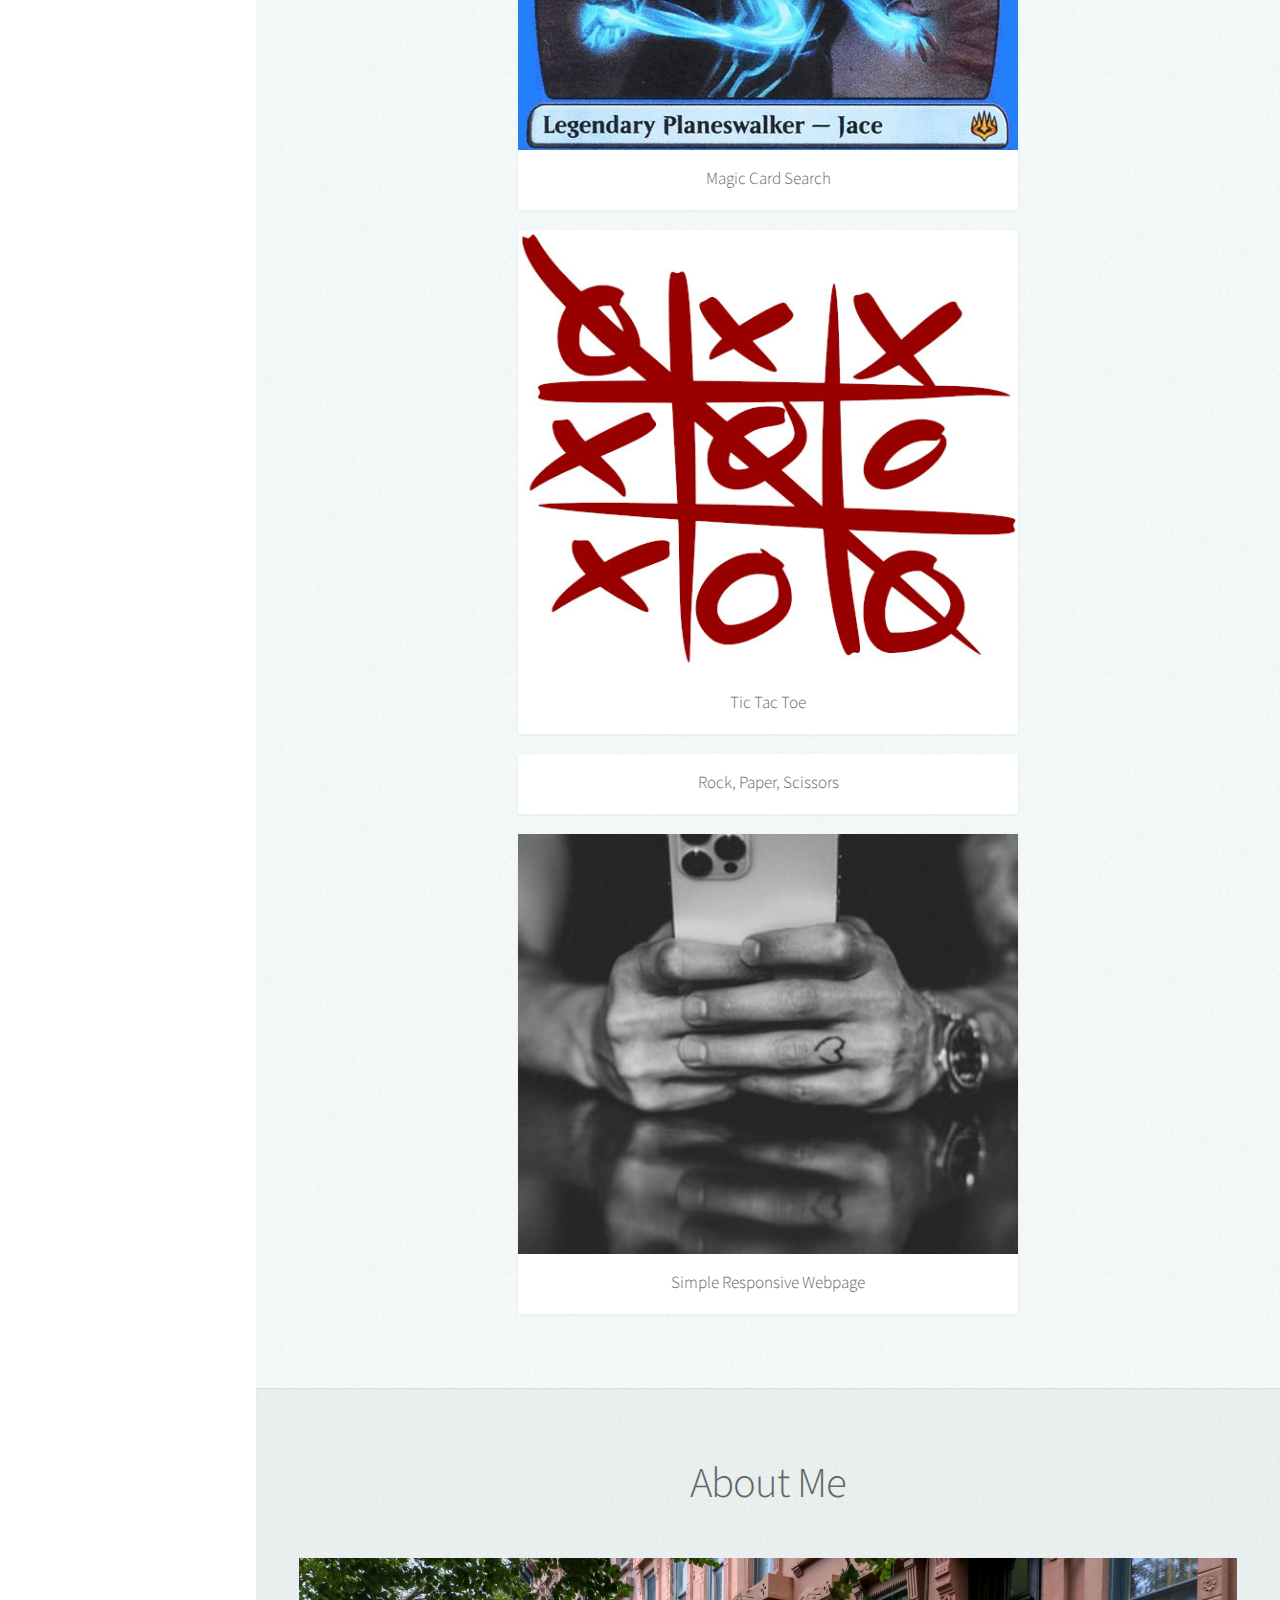
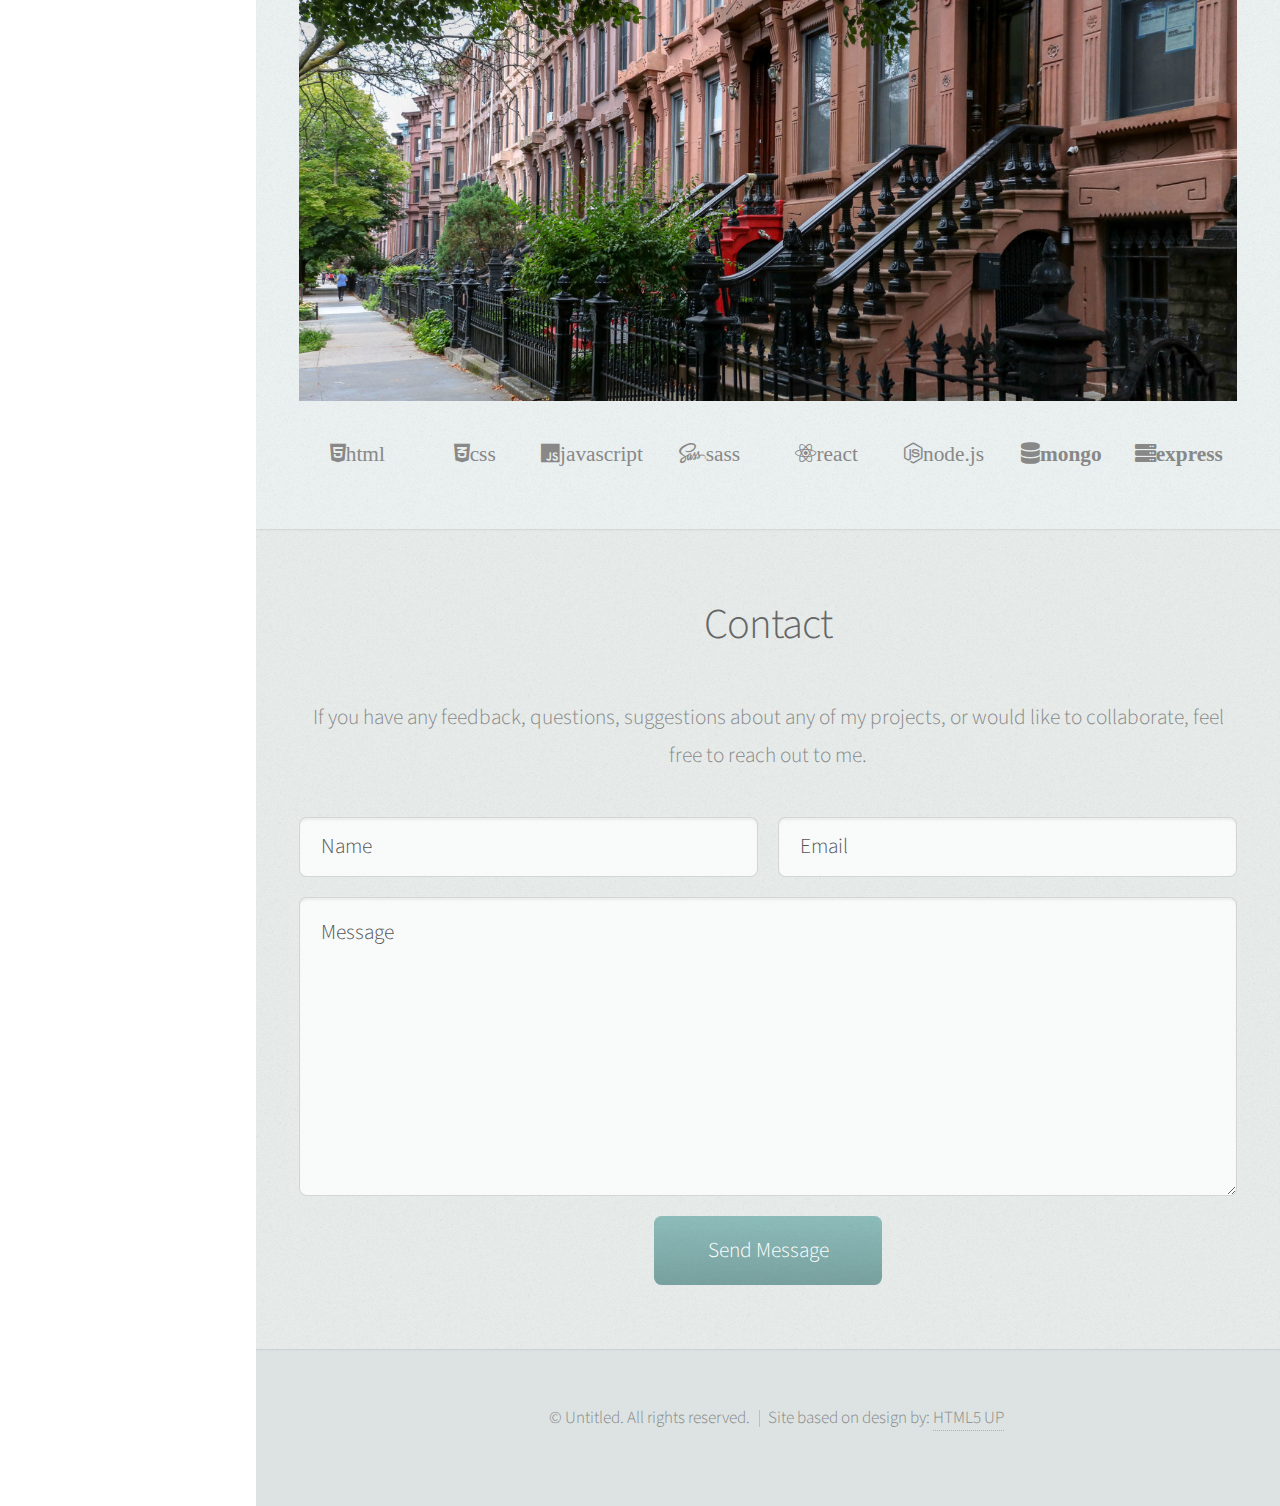
==== commit e7eec008: "changed size of pdf file" ====
--- a/index.html
+++ b/index.html
@@ -60,7 +60,7 @@
 								<p>Here's where I'll post my...mostly completed projects.</p>
 							</header>
 
-							<embed src="/misc/stephonJackson.pdf" width="720px" height="300px" type="application/pdf">
+							<embed src="/misc/stephonJackson.pdf" width="700px" height="500" type="application/pdf">
 
 							<footer>
 								<a href="#portfolio" class="button scrolly">Click to see more</a>
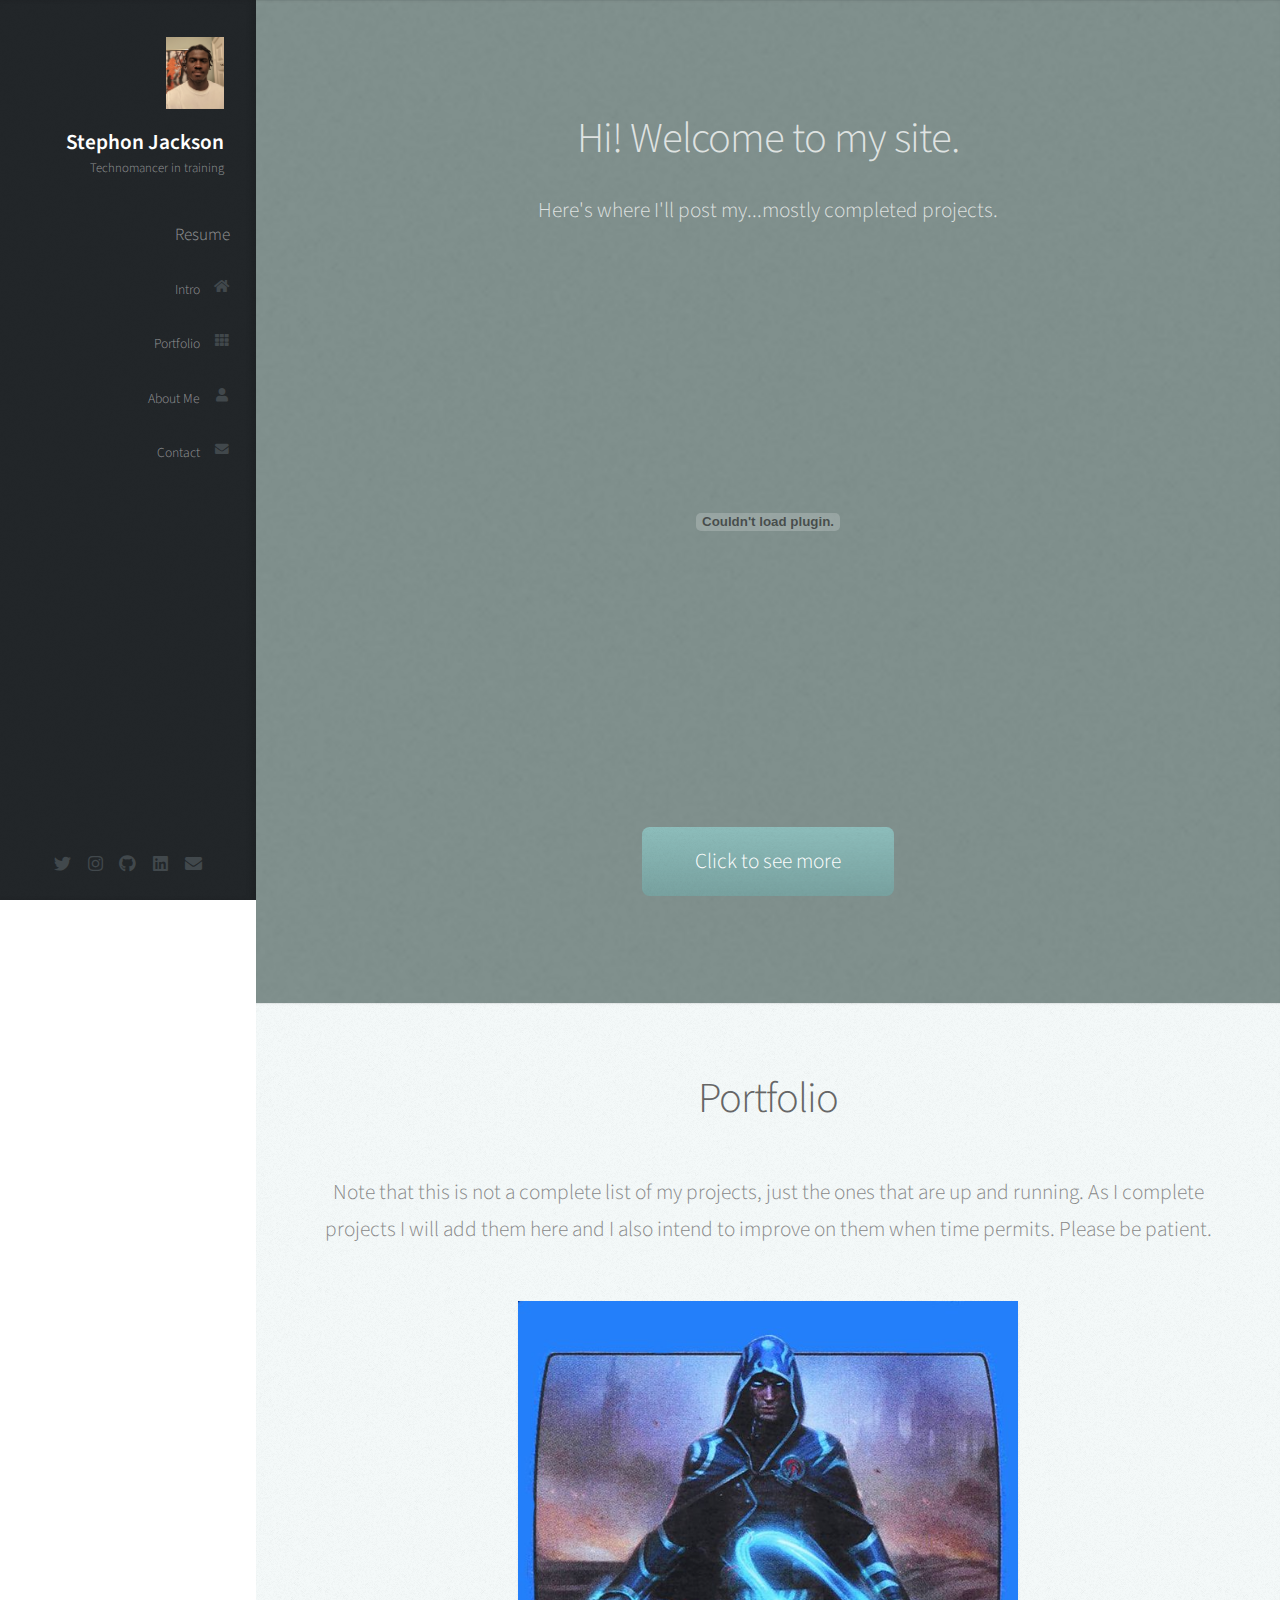
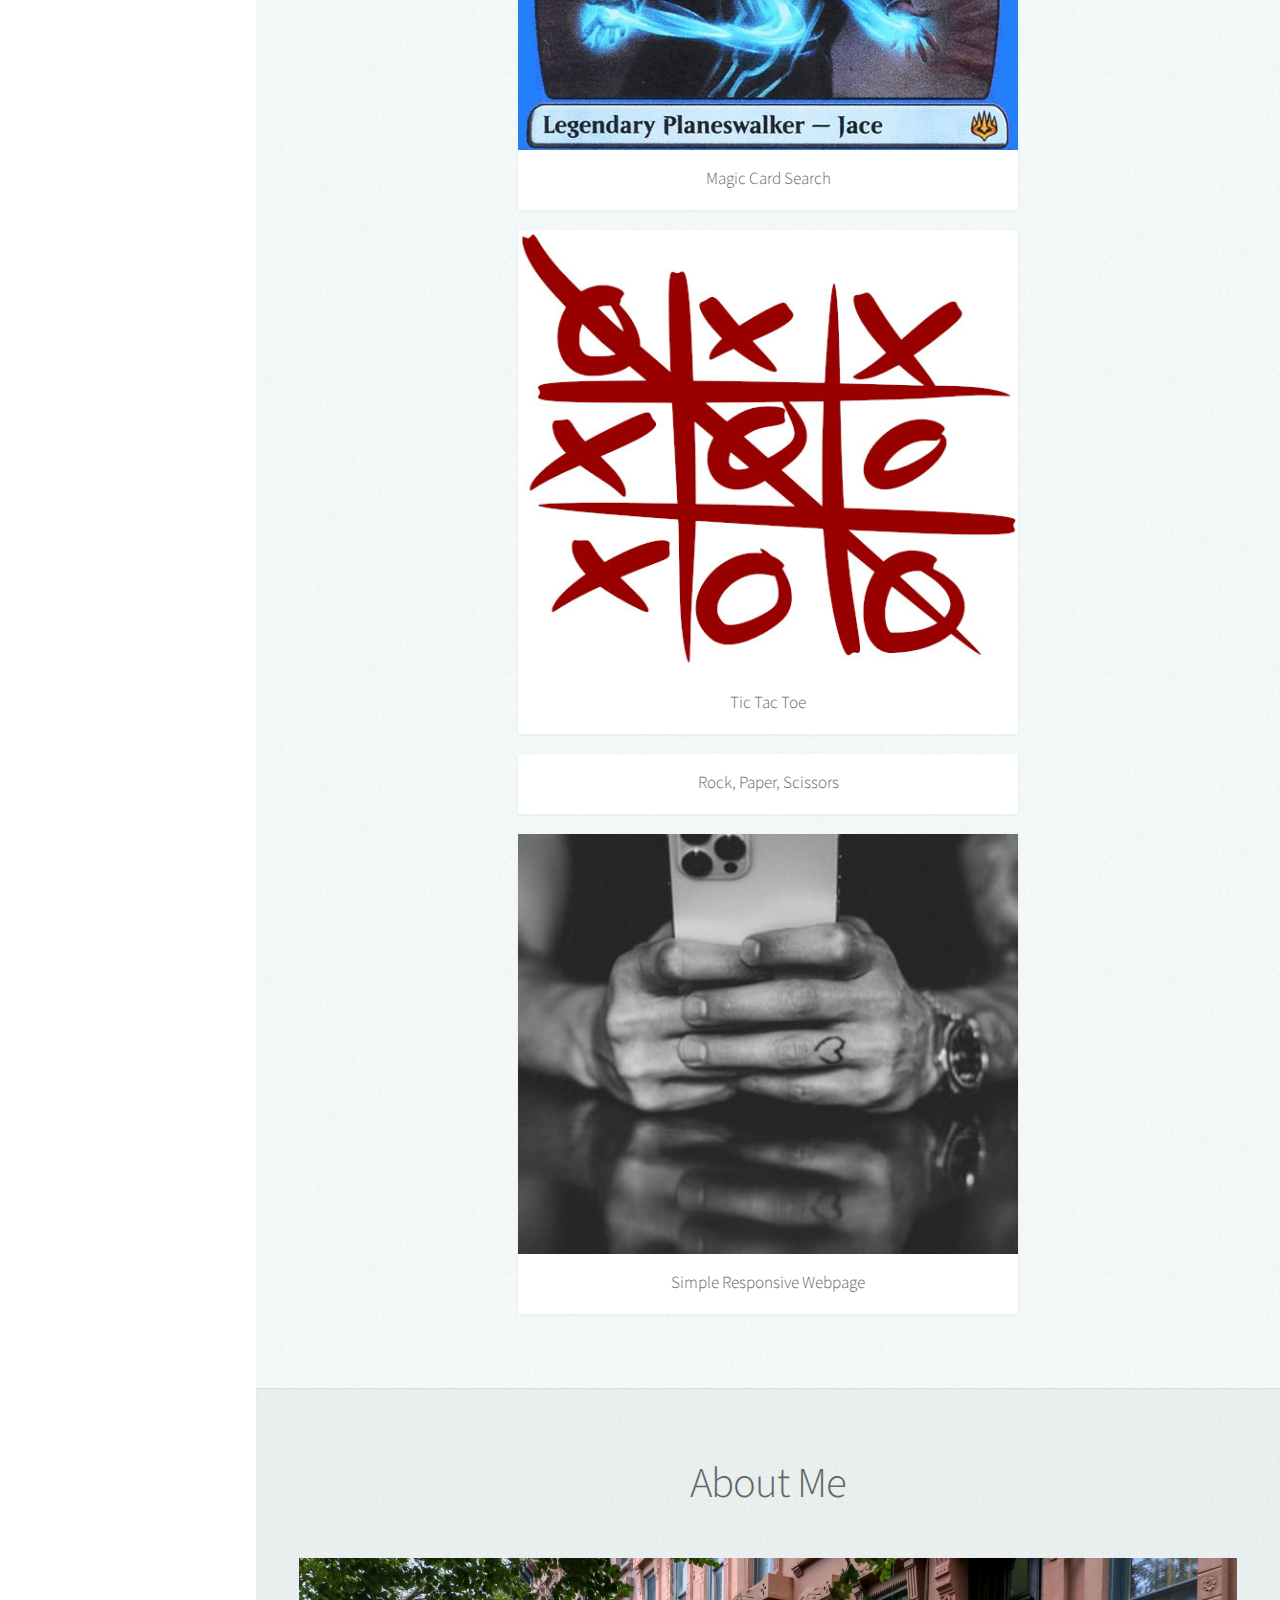
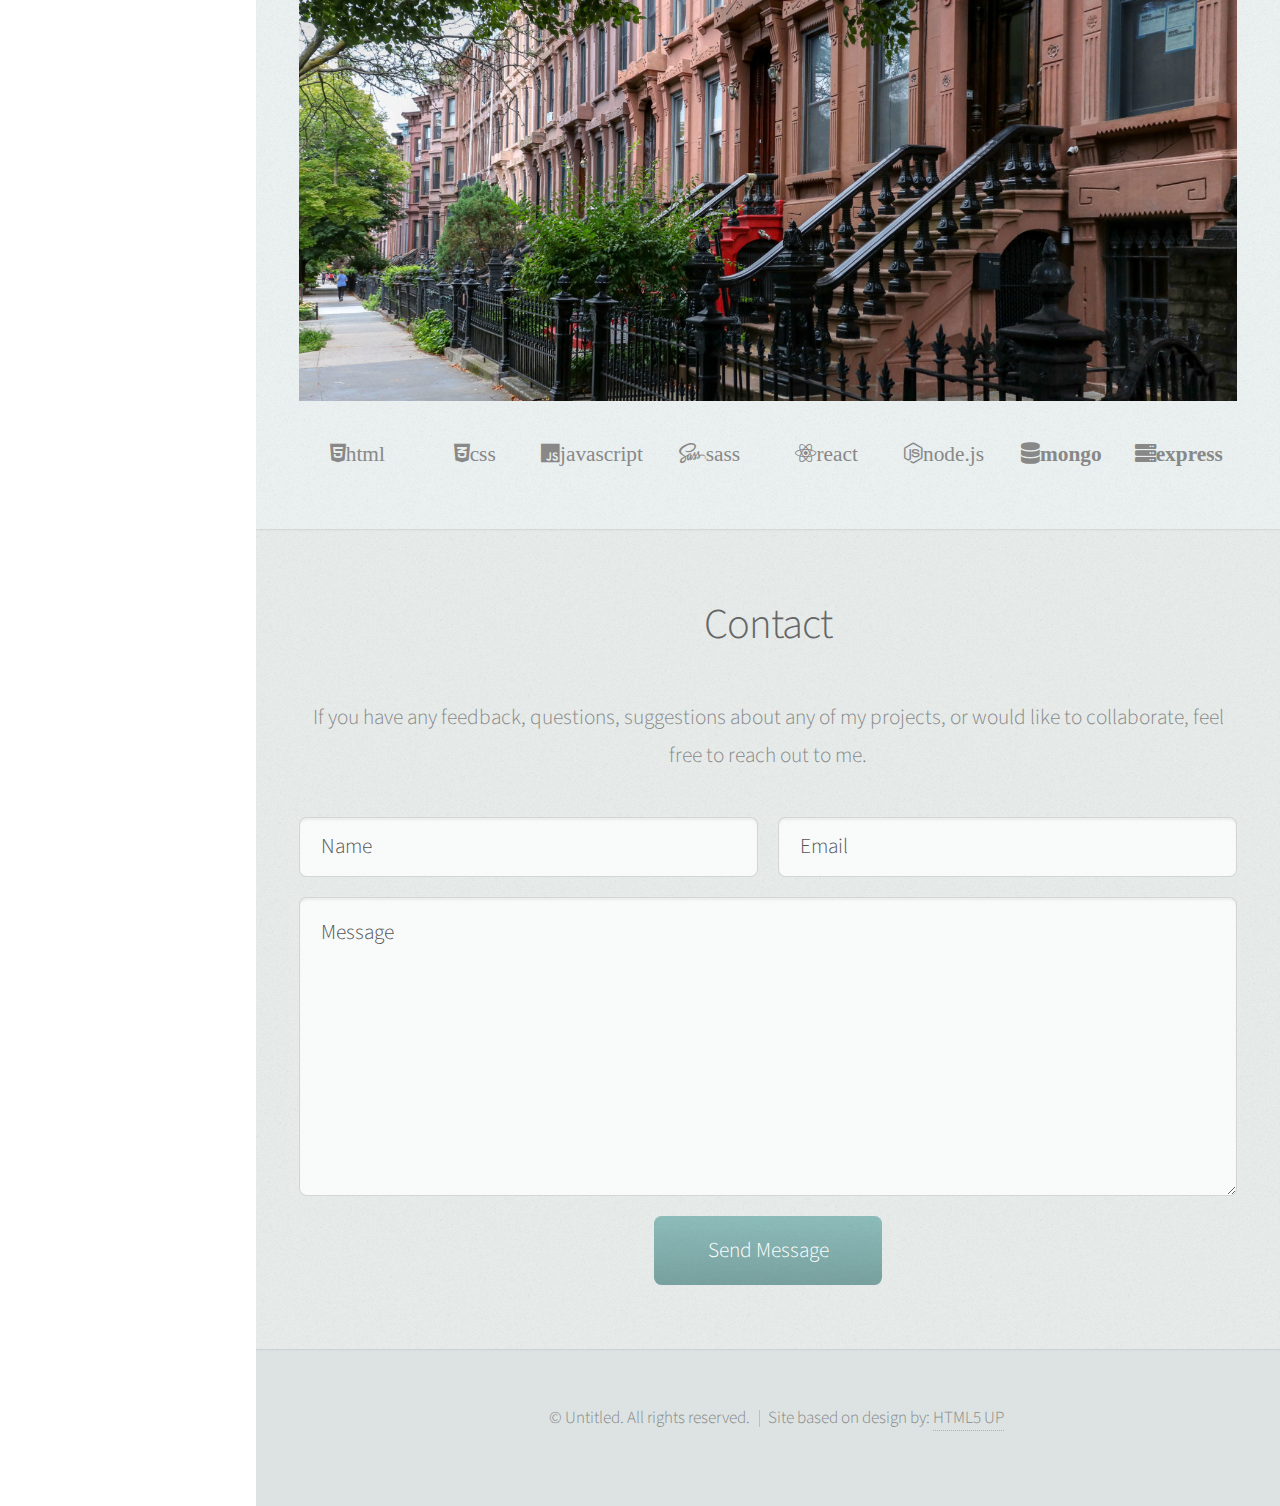
==== commit 68225077: "added resume download link" ====
--- a/index.html
+++ b/index.html
@@ -24,6 +24,7 @@
 					<!-- Nav -->
 						<nav id="nav">
 							<ul>
+								<li><a href="/misc/stephonJackson.pdf" download="stephonJackson.pdf">Resume</a></li>
 								<li><a href="#top" id="top-link"><span class="icon solid fa-home">Intro</span></a></li>
 								<li><a href="#portfolio" id="portfolio-link"><span class="icon solid fa-th">Portfolio</span></a></li>
 								<li><a href="#about" id="about-link"><span class="icon solid fa-user">About Me</span></a></li>
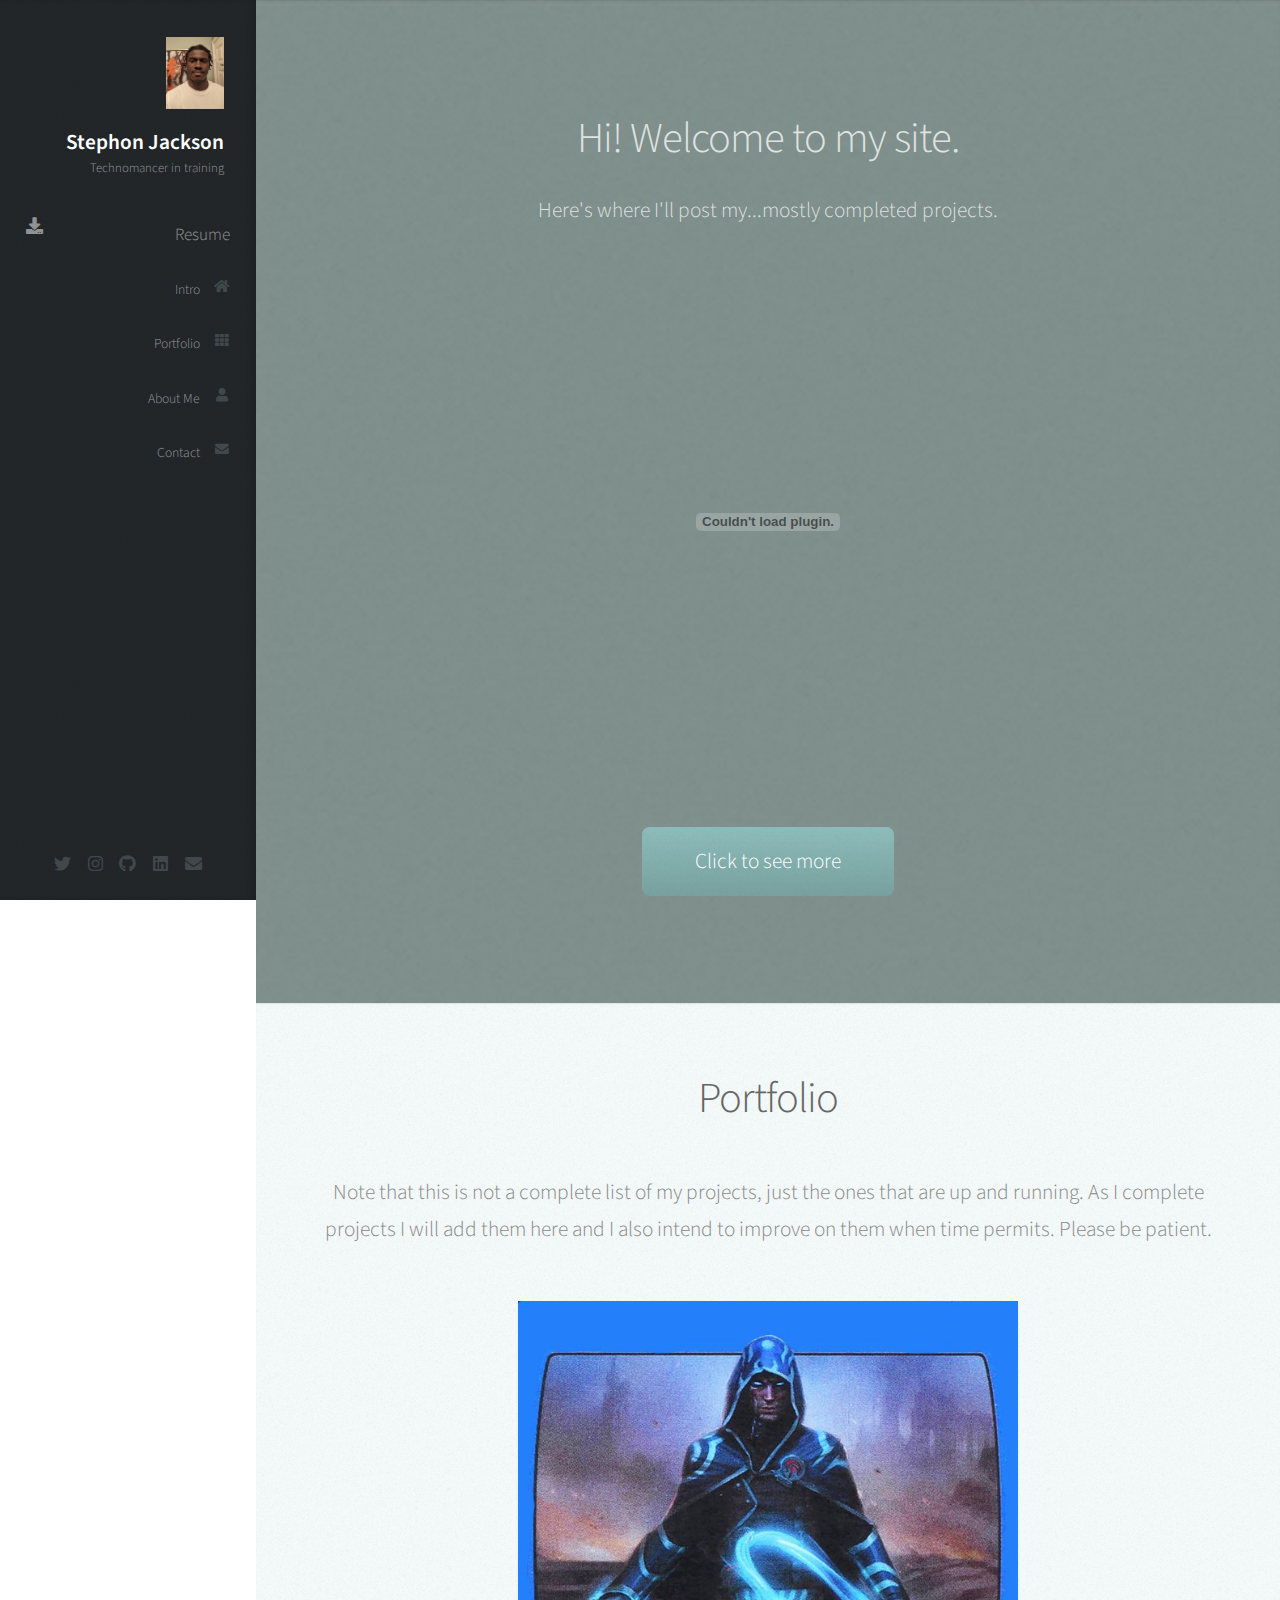
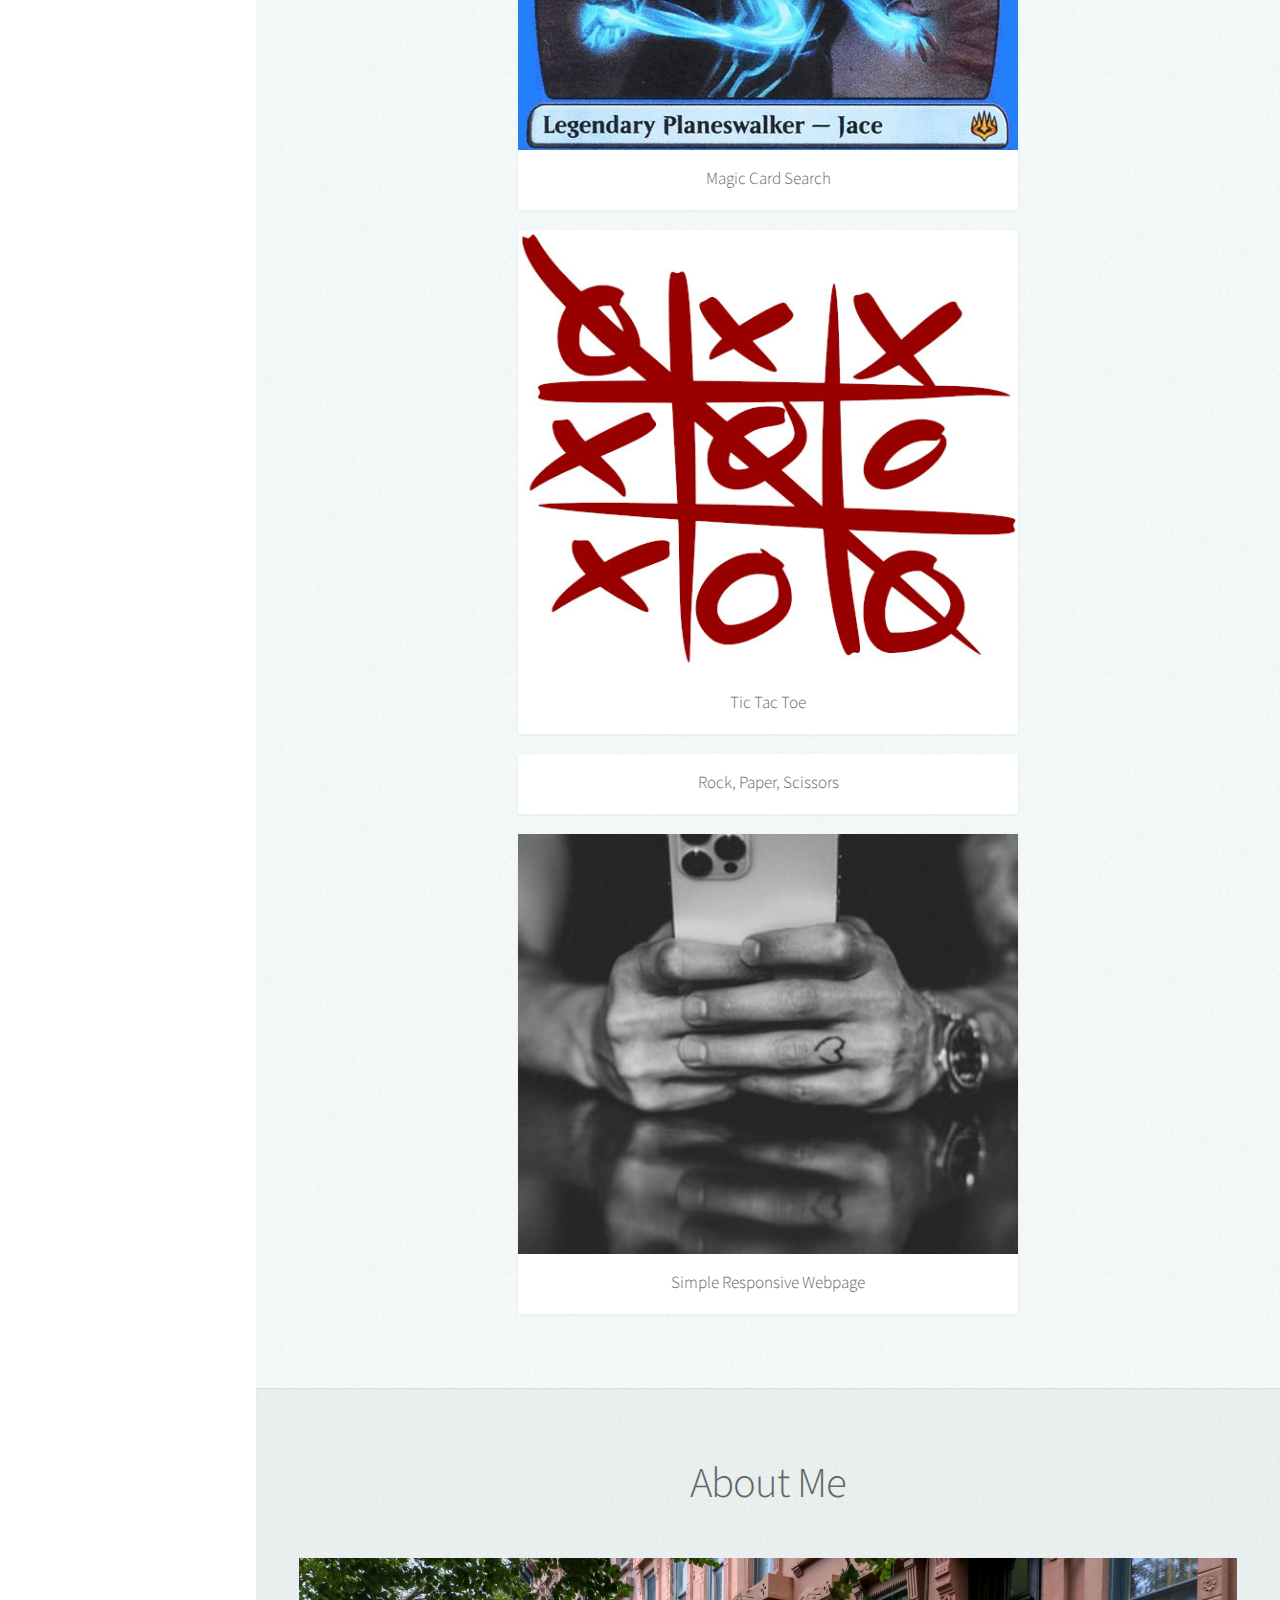
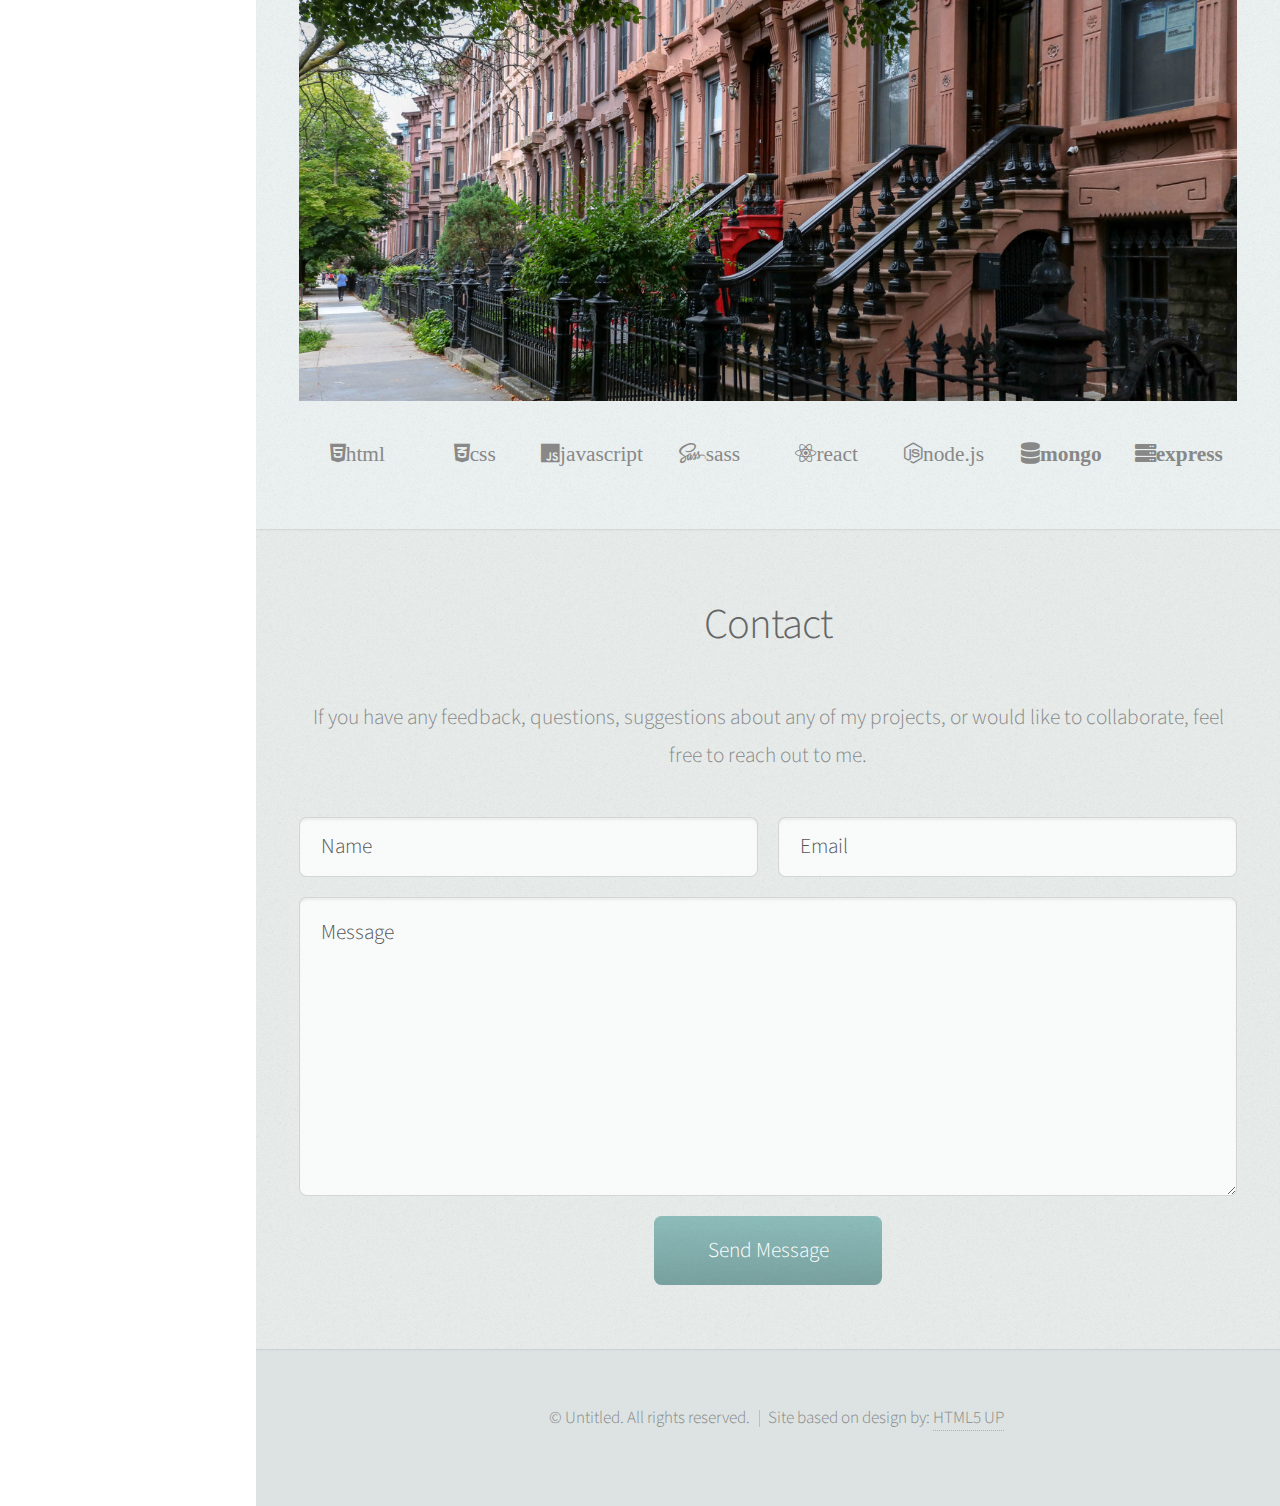
==== commit 91b64c68: "positioned the download icon" ====
--- a/index.html
+++ b/index.html
@@ -24,7 +24,7 @@
 					<!-- Nav -->
 						<nav id="nav">
 							<ul>
-								<li><a href="/misc/stephonJackson.pdf" download="stephonJackson.pdf">Resume</a></li>
+								<li><a href="/misc/stephonJackson.pdf" download="stephonJackson.pdf"><i class="fas fa-download" style="float: left"></i>Resume</a></li>
 								<li><a href="#top" id="top-link"><span class="icon solid fa-home">Intro</span></a></li>
 								<li><a href="#portfolio" id="portfolio-link"><span class="icon solid fa-th">Portfolio</span></a></li>
 								<li><a href="#about" id="about-link"><span class="icon solid fa-user">About Me</span></a></li>
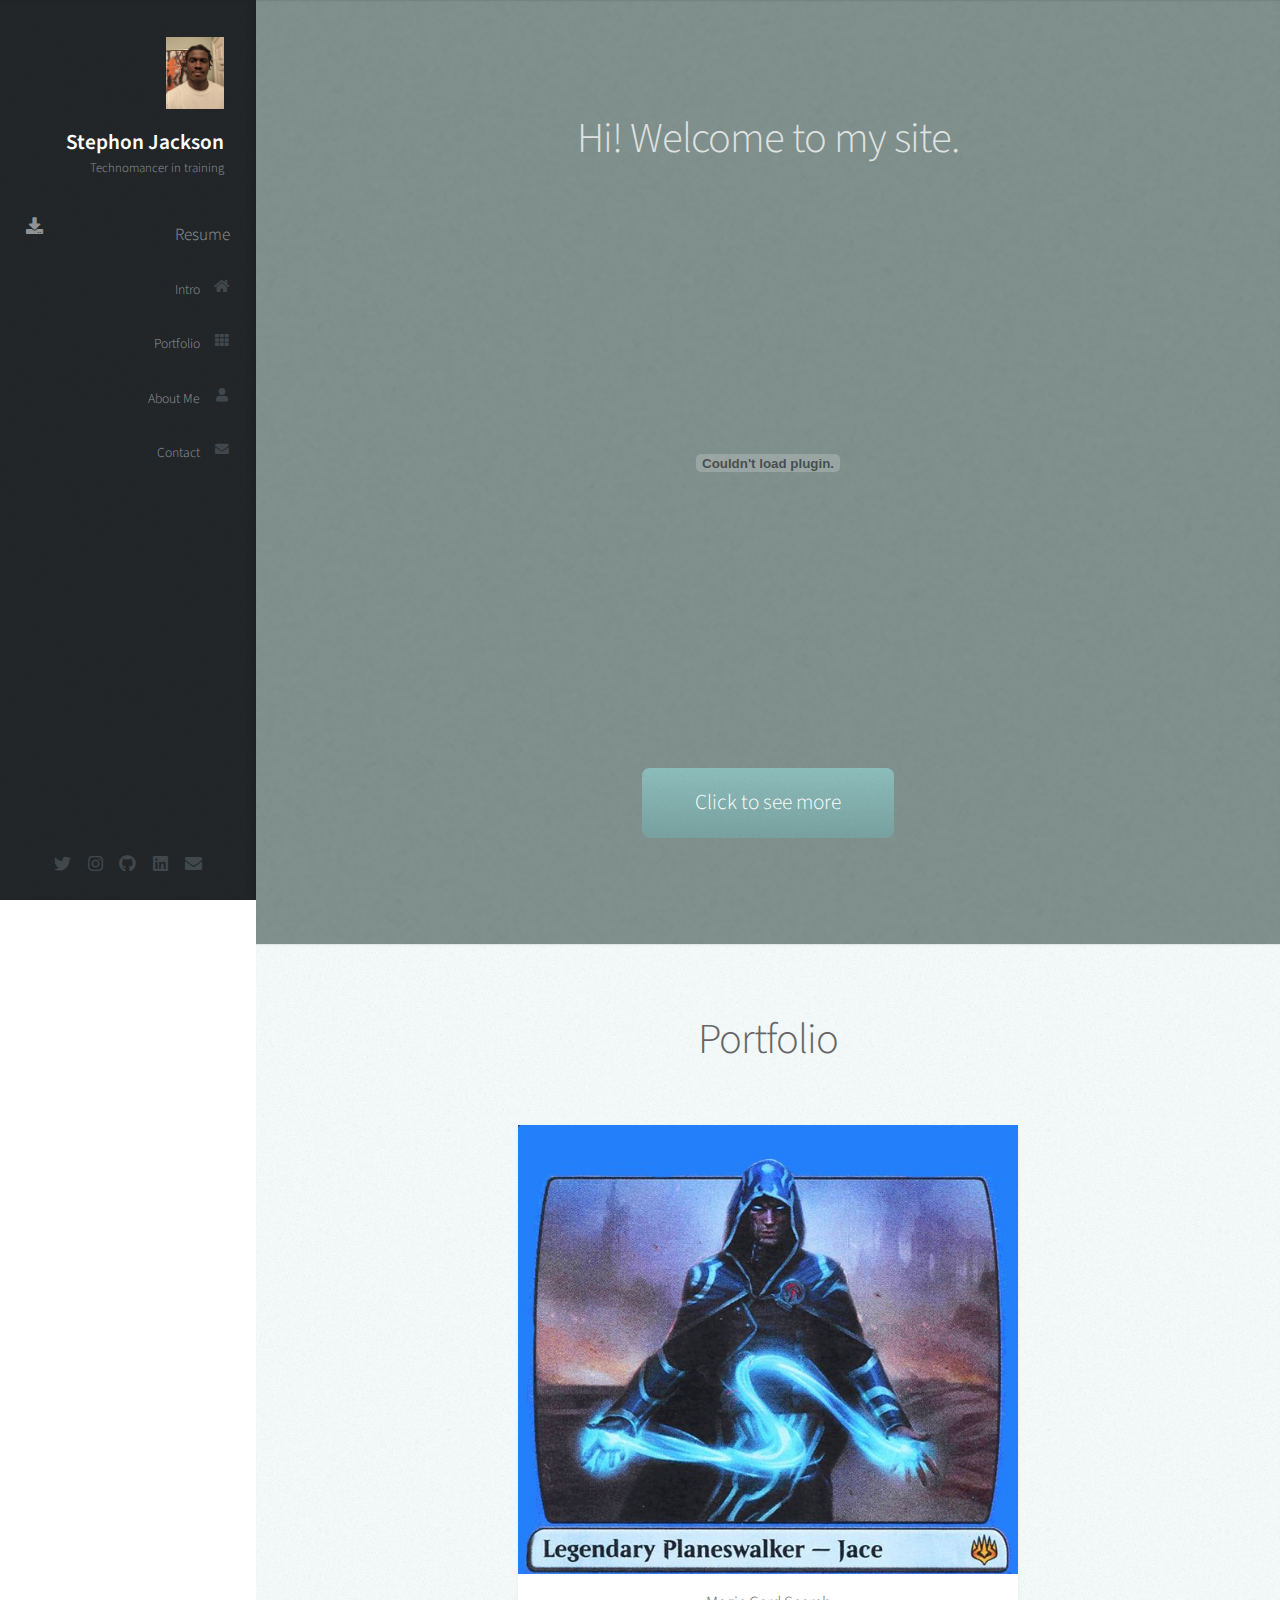
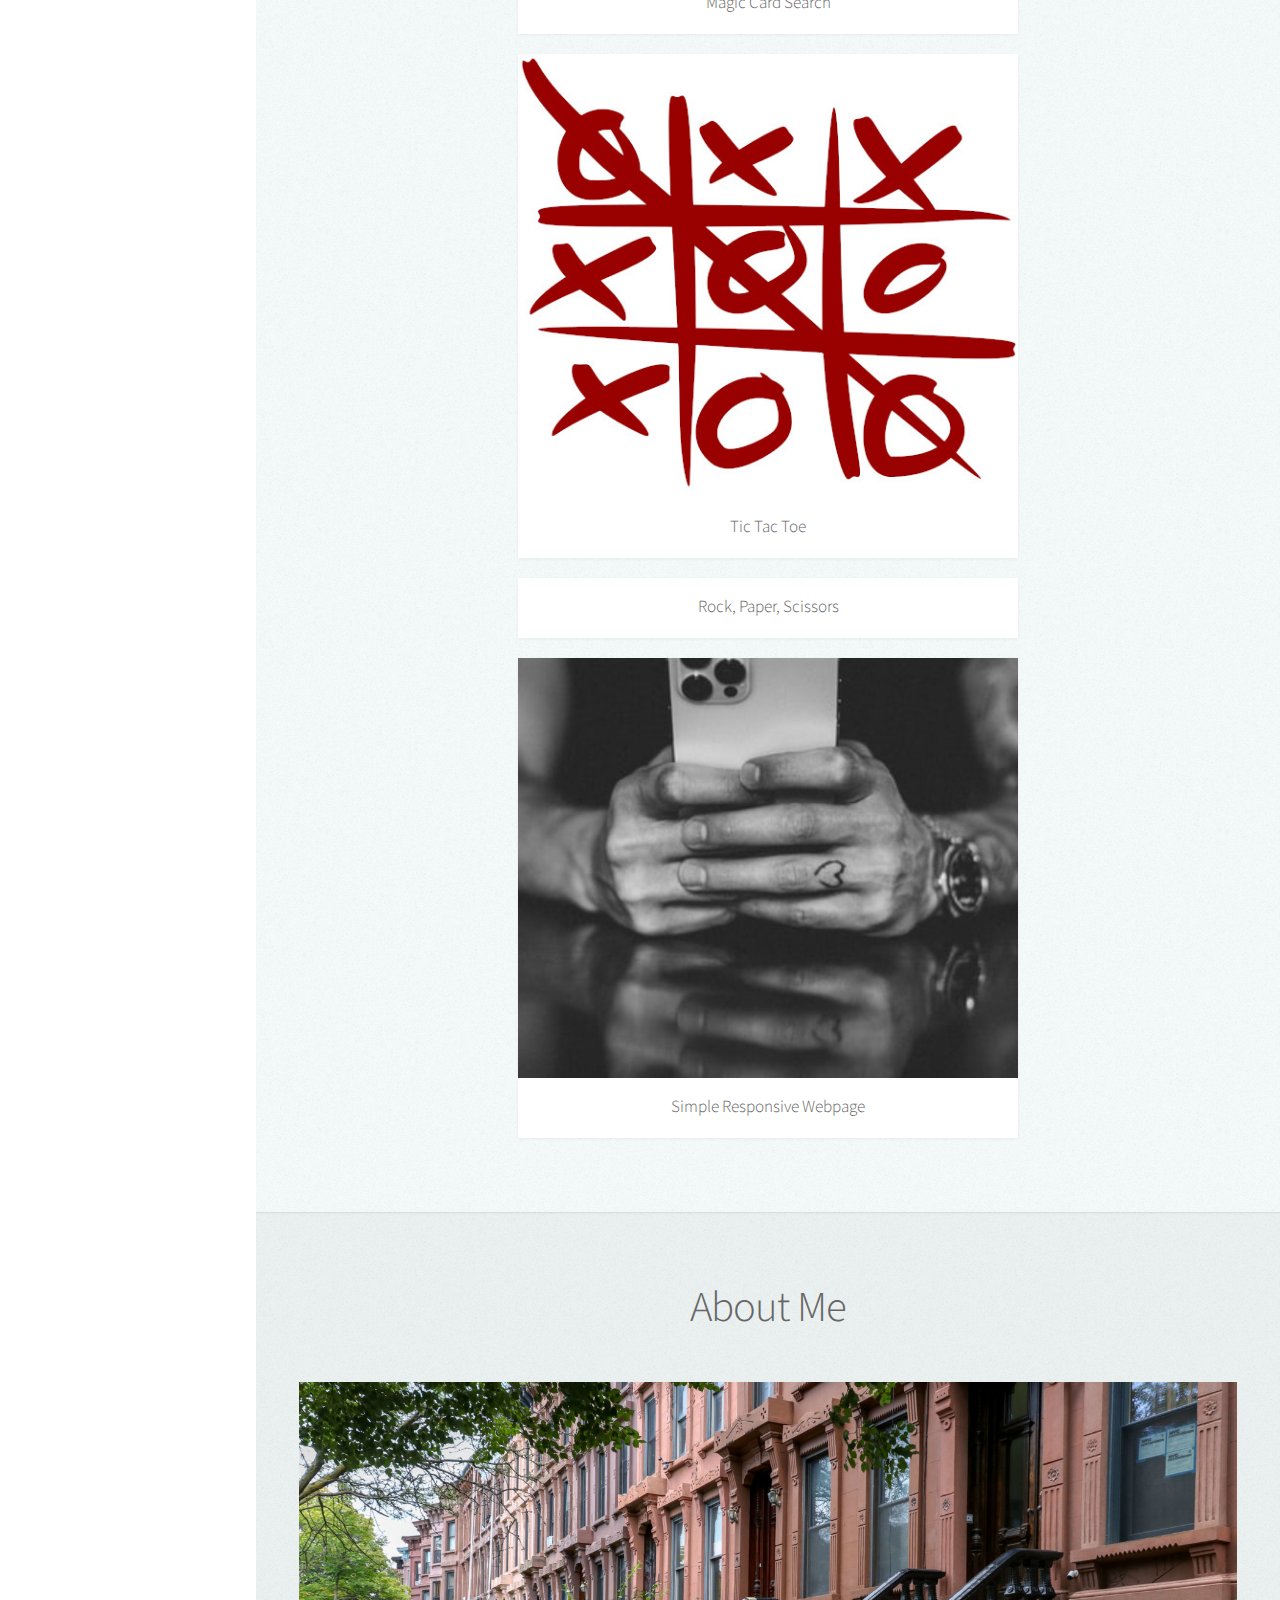
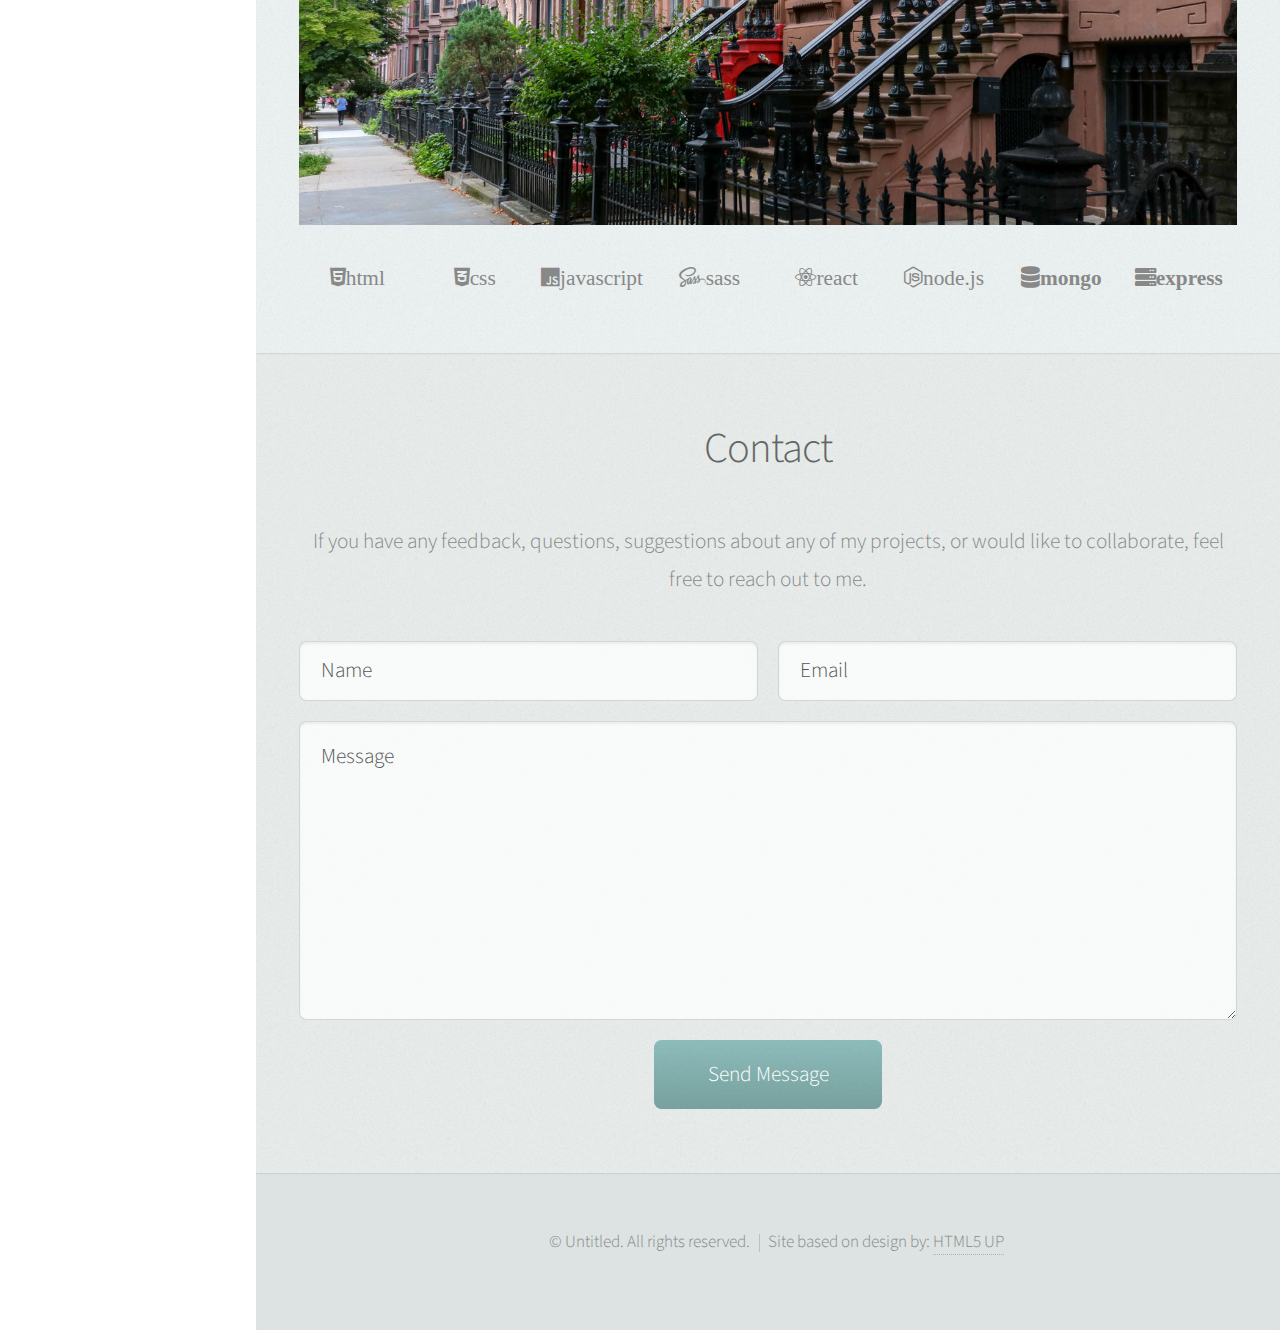
==== commit d4f6c1db: "removed unecessary text" ====
--- a/index.html
+++ b/index.html
@@ -58,10 +58,9 @@
 
 							<header>
 								<h2 class="alt">Hi! Welcome to my site.</h2>
-								<p>Here's where I'll post my...mostly completed projects.</p>
 							</header>
 
-							<embed src="/misc/stephonJackson.pdf" width="700px" height="500" type="application/pdf">
+							<embed src="/misc/stephonJackson.pdf#toolbar=0" width="700px" height="500" type="application/pdf">
 
 							<footer>
 								<a href="#portfolio" class="button scrolly">Click to see more</a>
@@ -78,7 +77,6 @@
 								<h2>Portfolio</h2>
 							</header>
 
-							<p>Note that this is not a complete list of my projects, just the ones that are up and running. As I complete projects I will add them here and I also intend to improve on them when time permits. Please be patient.</p>
 
 							<div>
 								<div class="col-4 col-12-mobile" style="display: inline-block; max-width: 500px; margin: 10px;">
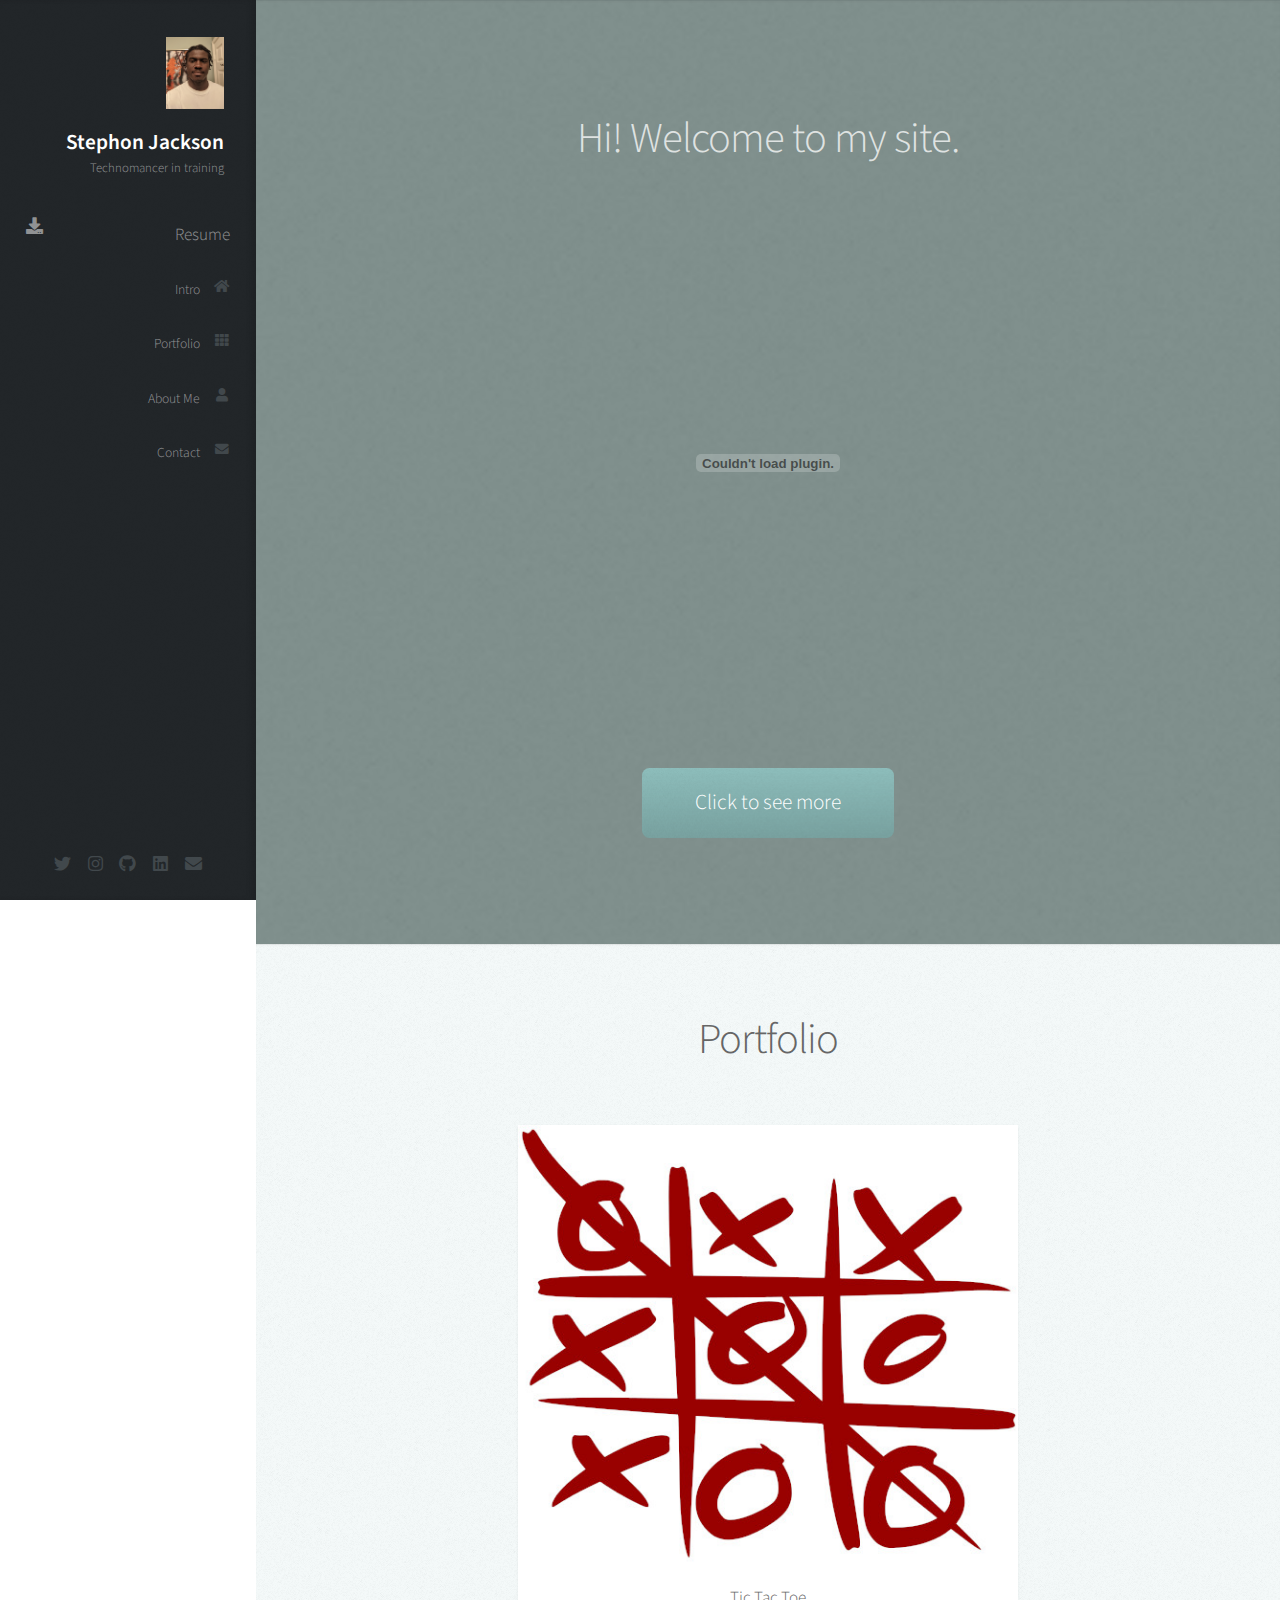
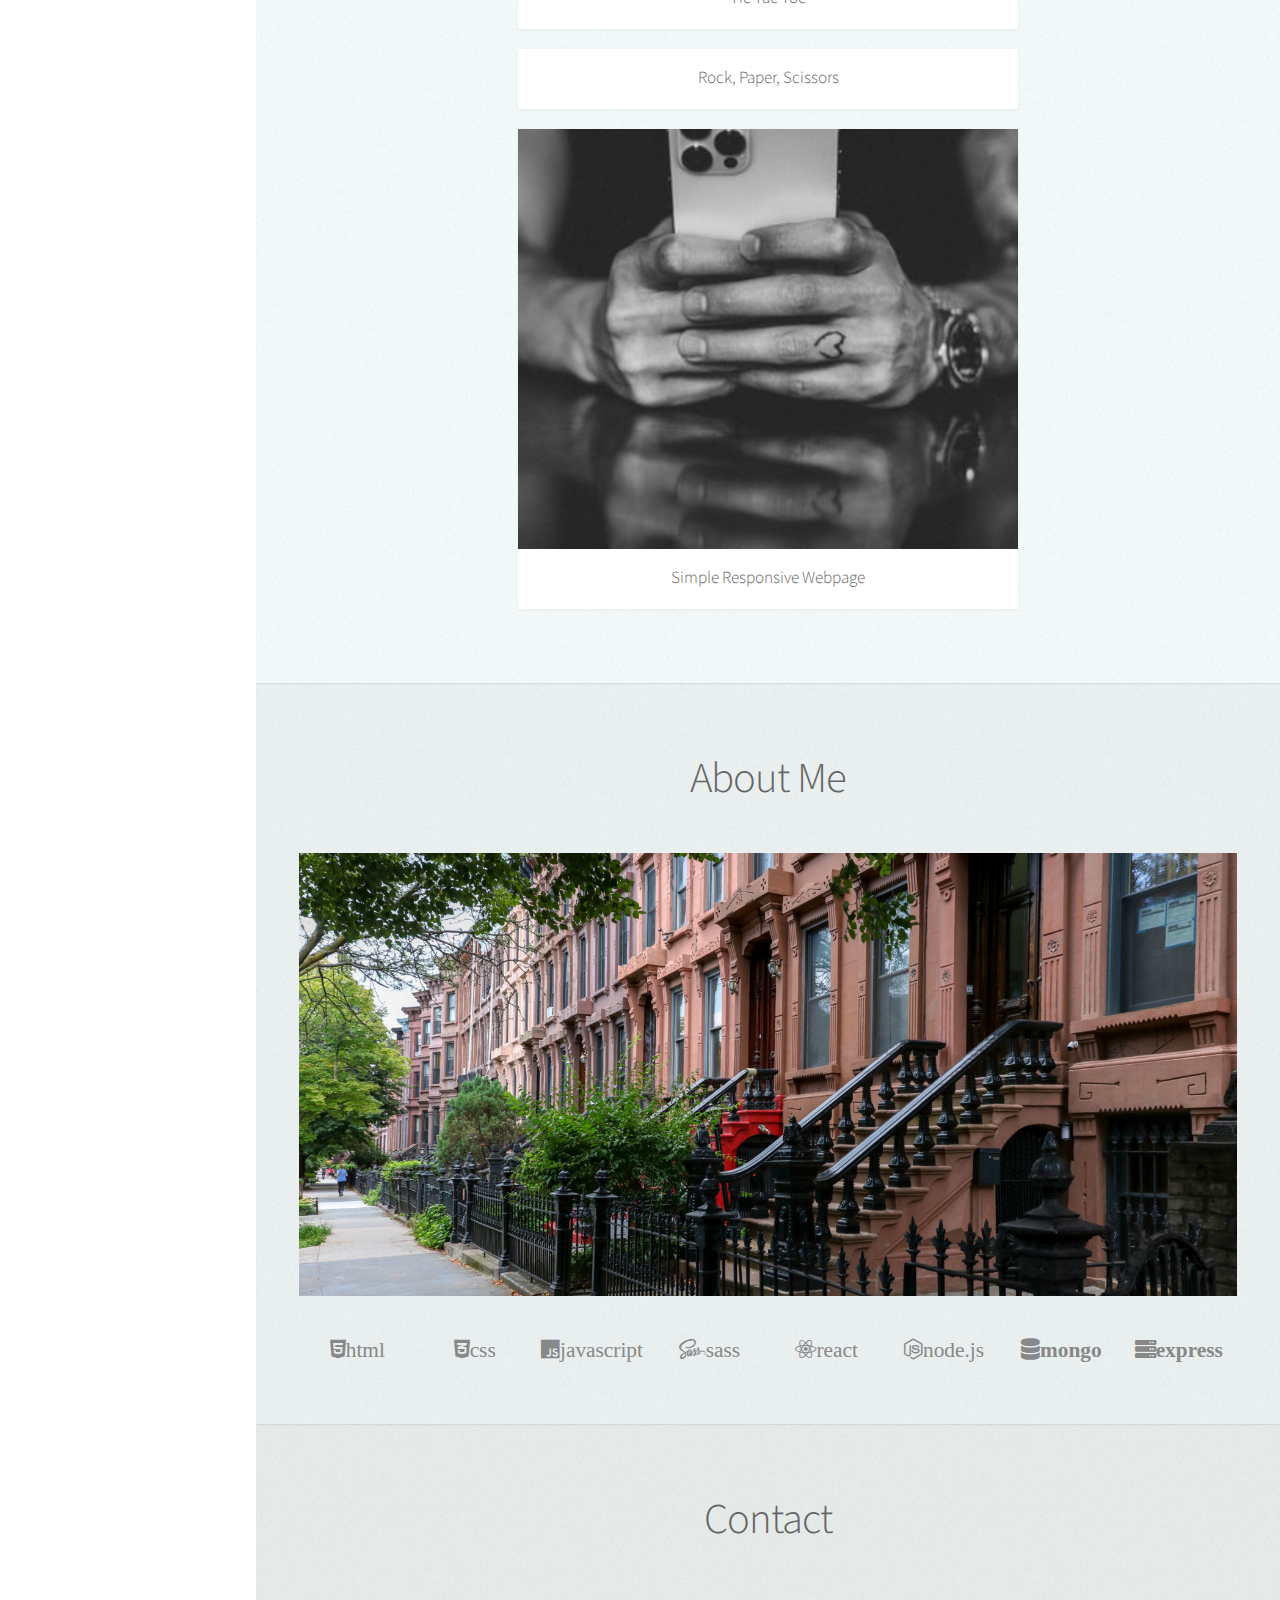
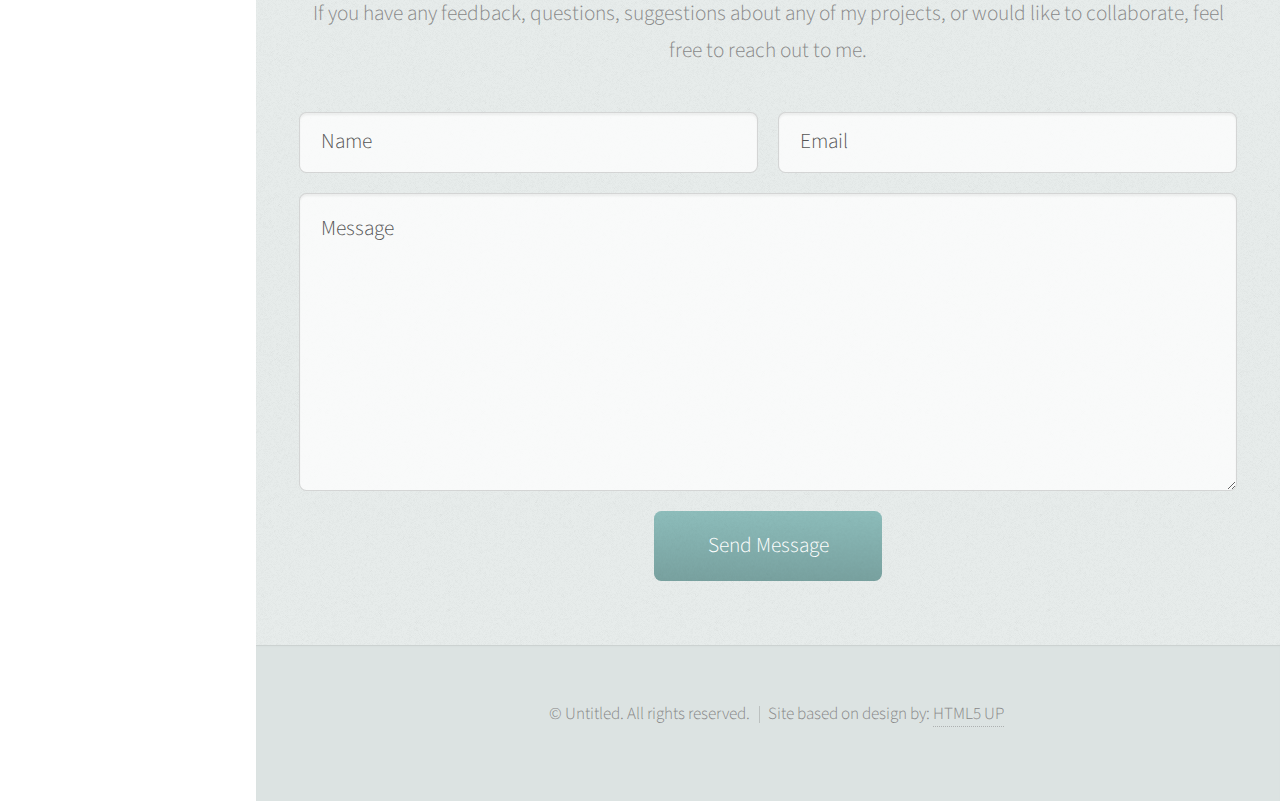
==== commit 1d2cff78: "removed magicsearch" ====
--- a/index.html
+++ b/index.html
@@ -81,14 +81,14 @@
 							<div>
 								<div class="col-4 col-12-mobile" style="display: inline-block; max-width: 500px; margin: 10px;">
 
-									<article class="item">
+									<!-- <article class="item">
 
 											<a href="https://stefnotadevyet.github.io/magicsearch/" class="image fit" target="_blank" rel="noopener noreferrer"><img src="images/jaceIcon.jpg" alt="" /></a>
 											<header>
 												<h3>Magic Card Search</h3>
 											</header>
 
-									</article>
+									</article> -->
 
 
 									<article class="item">
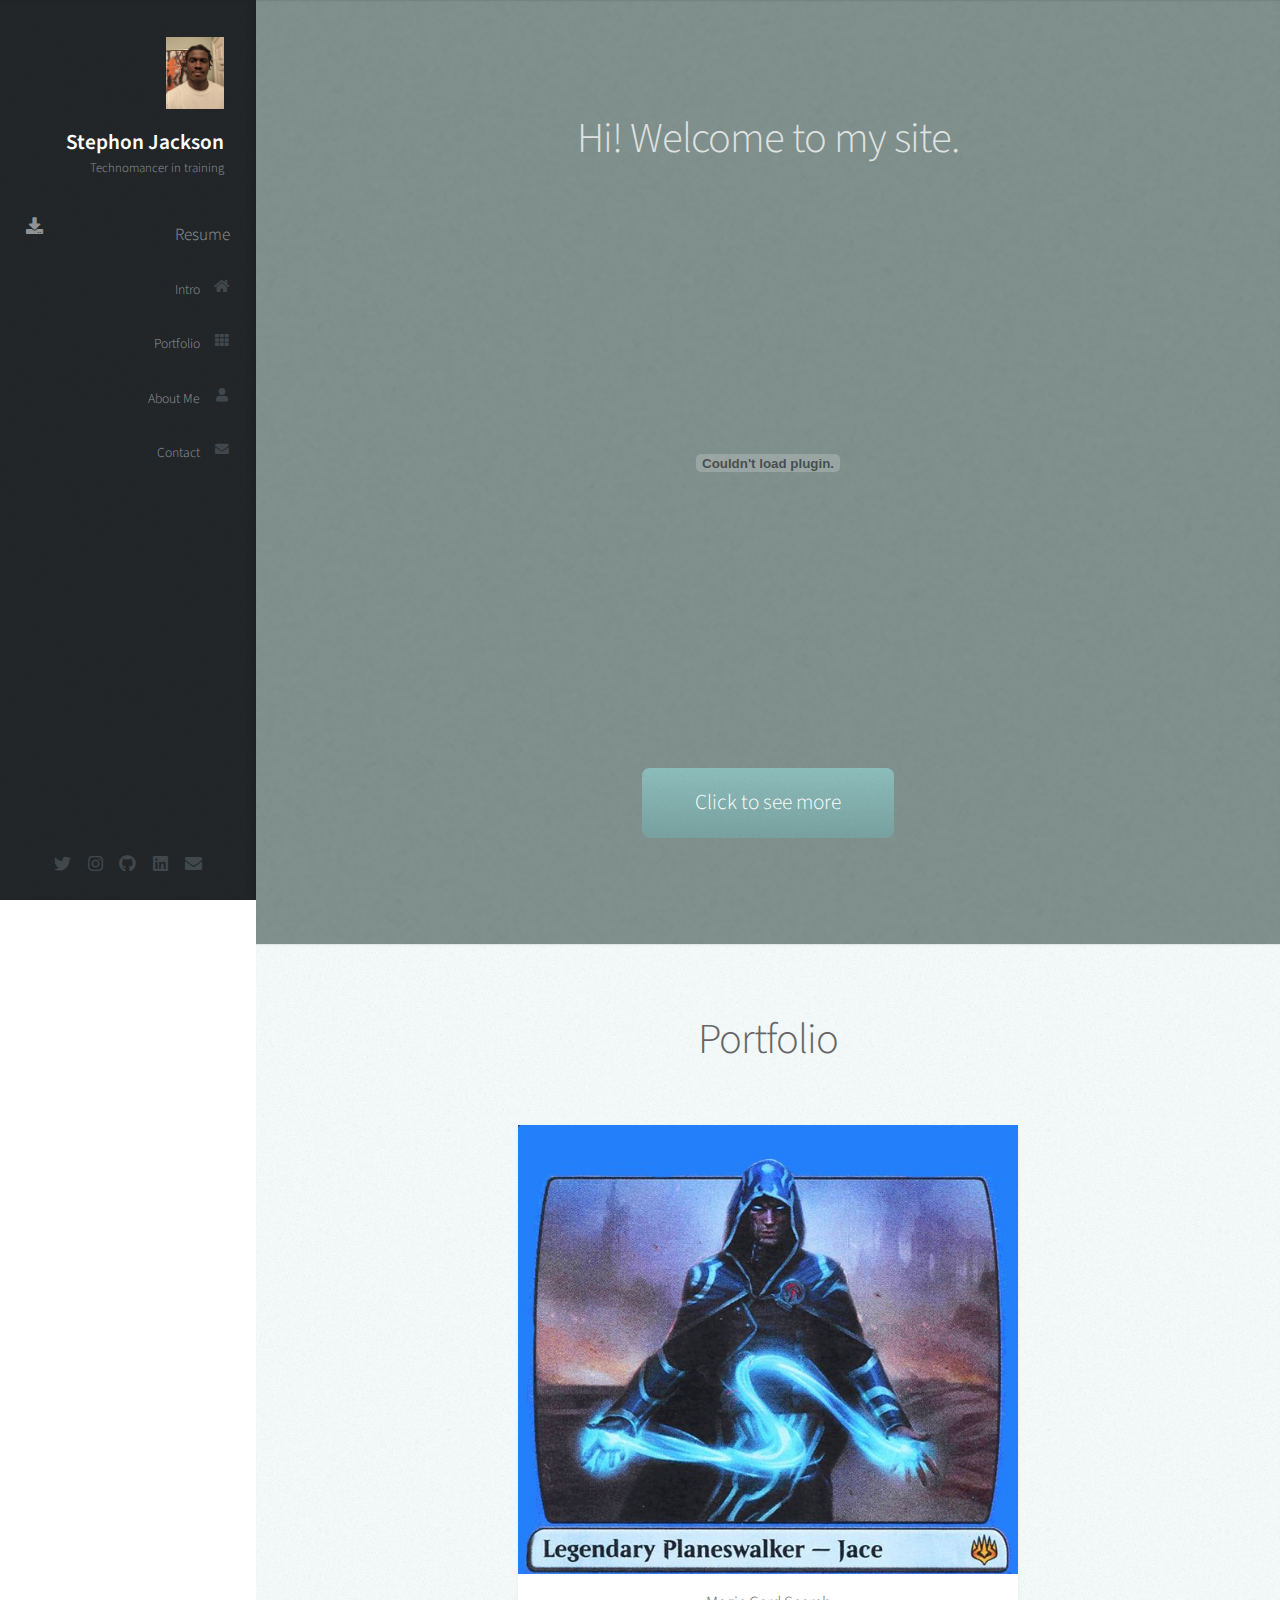
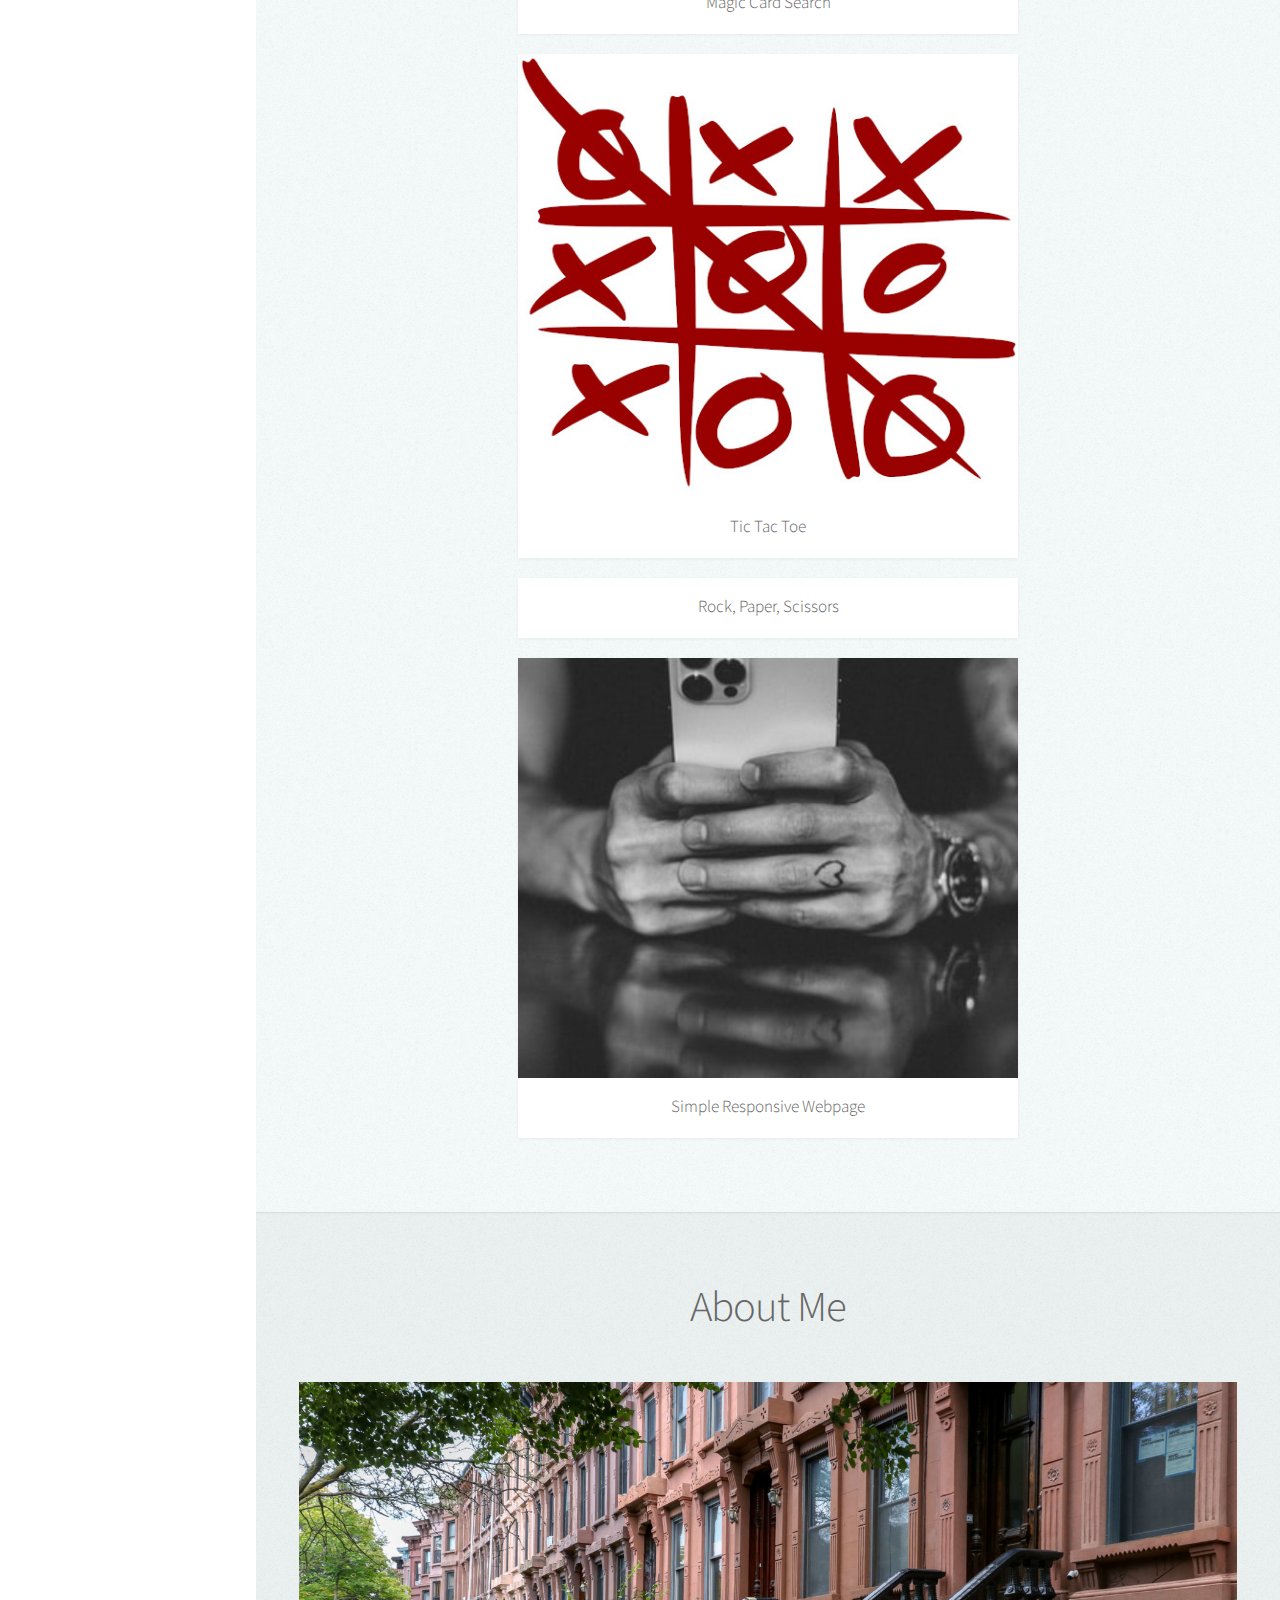
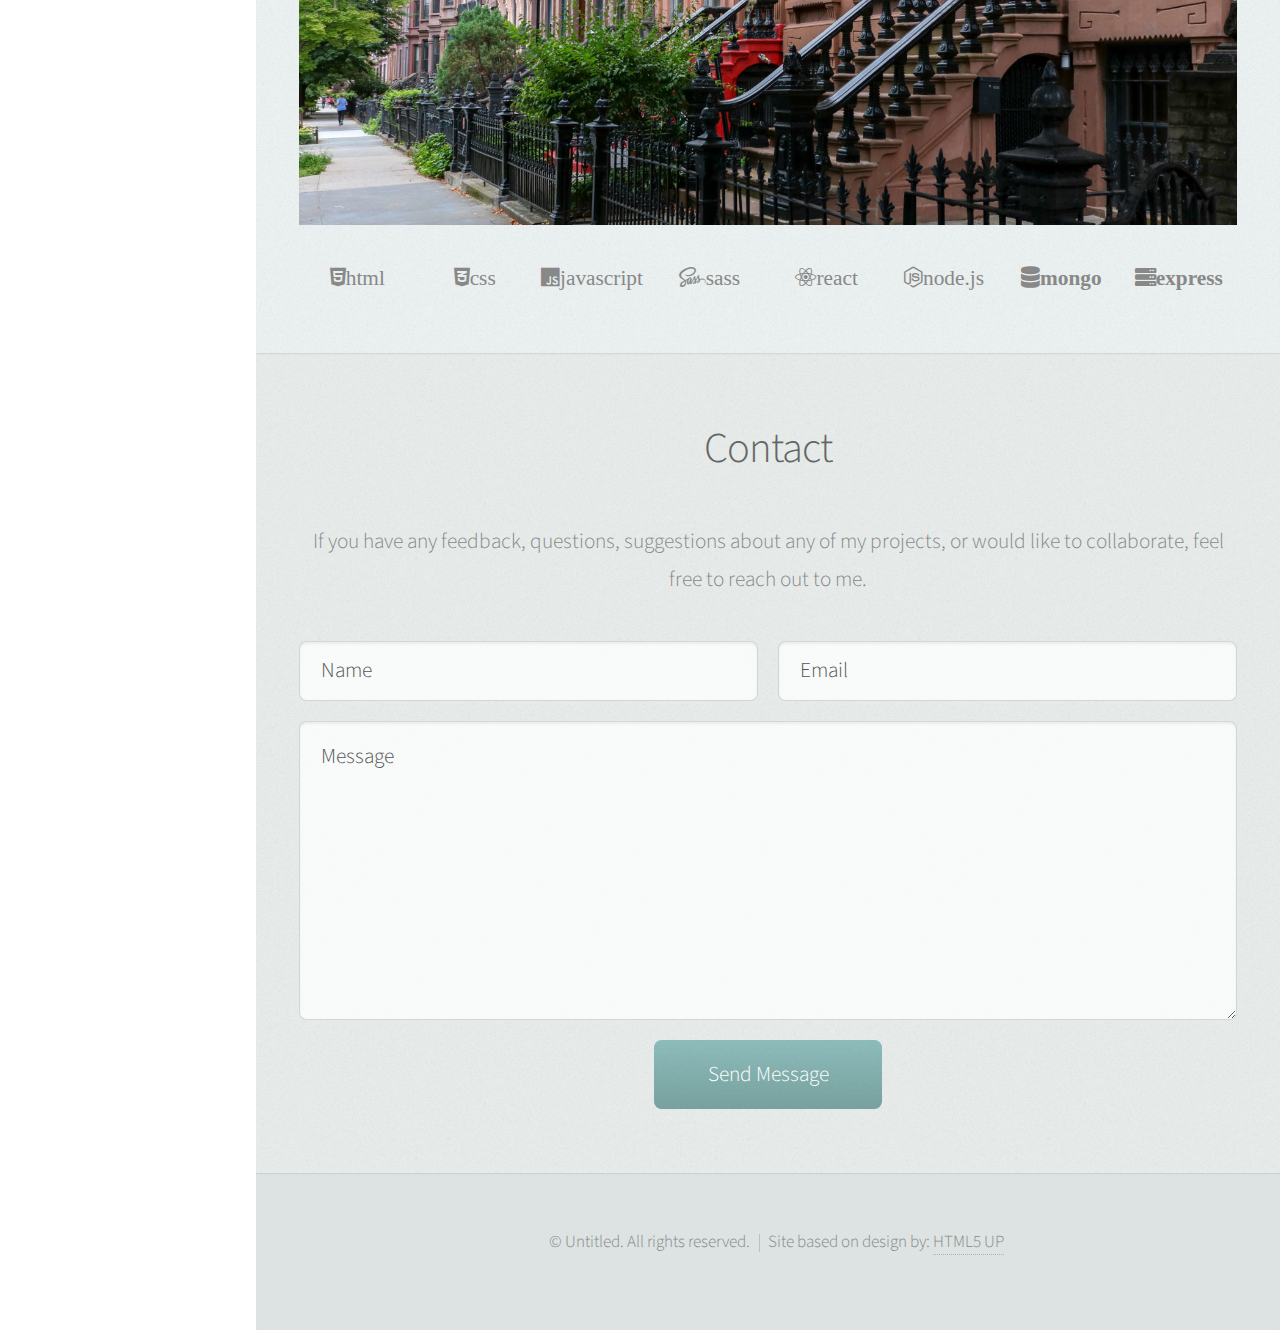
==== commit 1f679f3c: "rehosted magic search app and readded link to project" ====
--- a/index.html
+++ b/index.html
@@ -81,14 +81,14 @@
 							<div>
 								<div class="col-4 col-12-mobile" style="display: inline-block; max-width: 500px; margin: 10px;">
 
-									<!-- <article class="item">
+									<article class="item">
 
-											<a href="https://stefnotadevyet.github.io/magicsearch/" class="image fit" target="_blank" rel="noopener noreferrer"><img src="images/jaceIcon.jpg" alt="" /></a>
+											<a href="https://magicsearch.netlify.app/" class="image fit" target="_blank" rel="noopener noreferrer"><img src="images/jaceIcon.jpg" alt="" /></a>
 											<header>
 												<h3>Magic Card Search</h3>
 											</header>
 
-									</article> -->
+									</article>
 
 
 									<article class="item">
